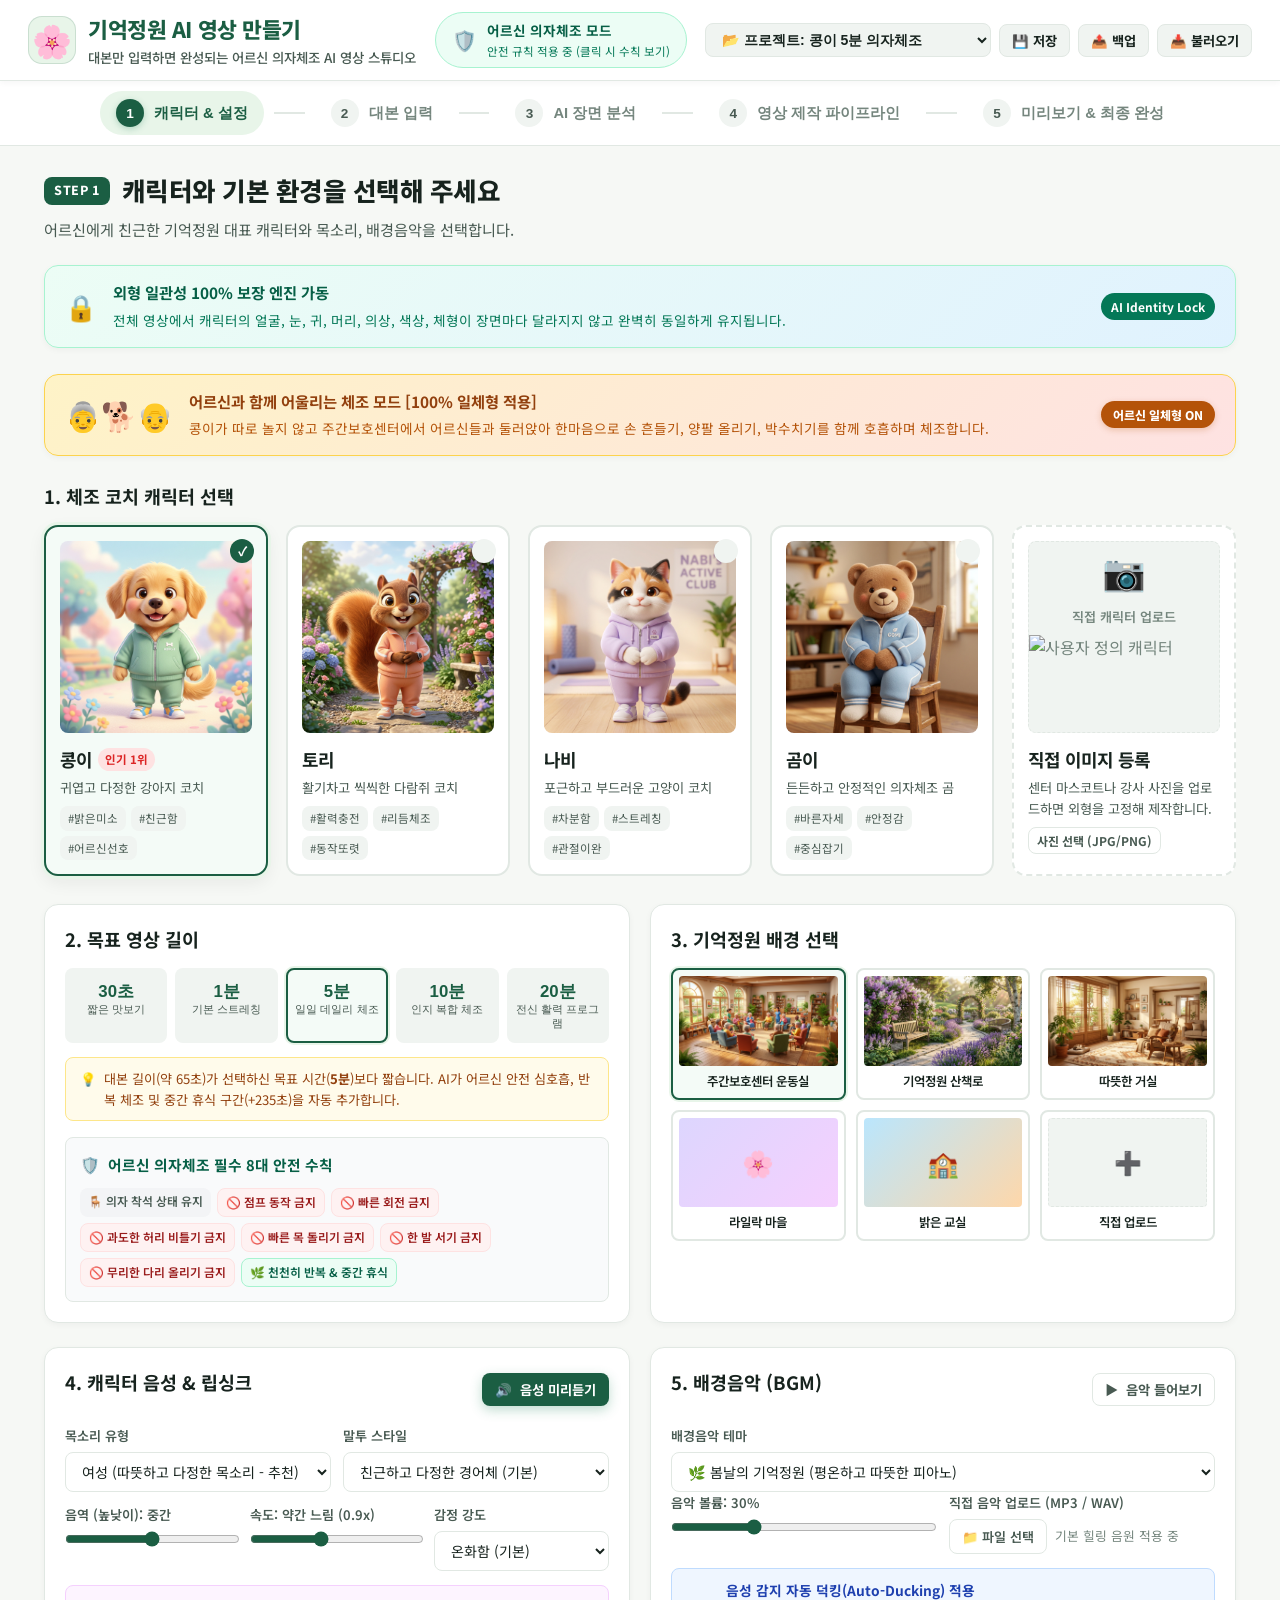
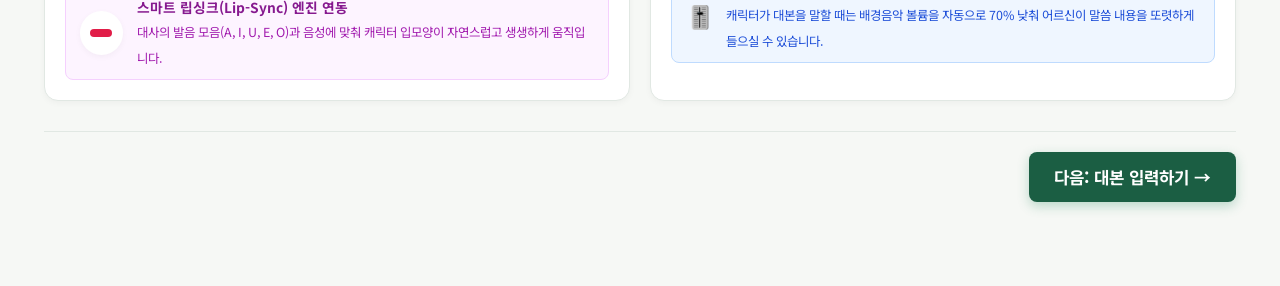
==== .vercel/output/static/index.html @ 01b01434 "feat: 기억정원 AI 영상 만들기 플랫폼 완성 및 어르신 일체형 체조 씬 반영" ====
<!DOCTYPE html>
<html lang="ko">
<head>
  <meta charset="UTF-8">
  <meta name="viewport" content="width=device-width, initial-scale=1.0">
  <title>기억정원 AI 영상 만들기 | 대본 기반 어르신 의자체조 영상 제작 스튜디오</title>
  <meta name="description" content="사용자가 대본만 입력하면 자동으로 장면을 분석하고, 캐릭터 영상과 음성을 생성해 어르신 의자체조 영상을 완성하는 웹 기반 AI 영상 제작 플랫폼">
  <link rel="preconnect" href="https://fonts.googleapis.com">
  <link rel="preconnect" href="https://fonts.gstatic.com" crossorigin>
  <link href="https://fonts.googleapis.com/css2?family=Pretendard:wght@400;500;600;700;800&family=Noto+Sans+KR:wght@400;500;700;900&display=swap" rel="stylesheet">
  <link rel="stylesheet" href="style.css">
</head>
<body>
  <!-- Global App Header -->
  <header class="app-header">
    <div class="header-left">
      <div class="brand-badge">
        <span class="brand-icon">🌸</span>
        <div class="brand-texts">
          <h1 class="brand-title">기억정원 AI 영상 만들기</h1>
          <p class="brand-slogan">대본만 입력하면 완성되는 어르신 의자체조 AI 영상 스튜디오</p>
        </div>
      </div>
    </div>

    <div class="header-center">
      <div class="safety-mode-badge" id="safetyModeBadge" title="어르신 의자체조 안전 규칙이 활성화되어 있습니다">
        <span class="shield-icon">🛡️</span>
        <div class="safety-text-group">
          <span class="mode-label">어르신 의자체조 모드</span>
          <span class="mode-status">안전 규칙 적용 중 (클릭 시 수칙 보기)</span>
        </div>
      </div>
    </div>

    <div class="header-right">
      <div class="project-manager">
        <label for="projectSelector" class="sr-only">프로젝트 선택</label>
        <select id="projectSelector" class="project-dropdown">
          <option value="preset_kongi">📂 프로젝트: 콩이 5분 의자체조</option>
          <option value="preset_tori">📂 프로젝트: 토리 10분 인지 건강체조</option>
          <option value="preset_nabi">📂 프로젝트: 나비 유연성 스트레칭</option>
          <option value="preset_gomi">📂 프로젝트: 곰이 바른자세 척추체조</option>
          <option value="custom">📂 내 프로젝트 (새로 만들기)</option>
        </select>
        <button id="btnSaveProject" class="btn btn-secondary btn-sm" title="현재 프로젝트 저장">
          <span>💾 저장</span>
        </button>
        <button id="btnExportJson" class="btn btn-secondary btn-sm" title="프로젝트 파일 내보내기">
          <span>📤 백업</span>
        </button>
        <button id="btnImportJson" class="btn btn-secondary btn-sm" title="프로젝트 파일 불러오기">
          <span>📥 불러오기</span>
        </button>
        <input type="file" id="fileImportProject" accept=".json" style="display: none;">
      </div>
    </div>
  </header>

  <!-- Navigation / Step Indicator -->
  <nav class="step-nav" aria-label="제작 단계">
    <div class="step-container">
      <button class="step-tab active" data-step="1">
        <span class="step-number">1</span>
        <span class="step-label">캐릭터 & 설정</span>
      </button>
      <div class="step-connector"></div>
      <button class="step-tab" data-step="2">
        <span class="step-number">2</span>
        <span class="step-label">대본 입력</span>
      </button>
      <div class="step-connector"></div>
      <button class="step-tab" data-step="3">
        <span class="step-number">3</span>
        <span class="step-label">AI 장면 분석</span>
      </button>
      <div class="step-connector"></div>
      <button class="step-tab" data-step="4">
        <span class="step-number">4</span>
        <span class="step-label">영상 제작 파이프라인</span>
      </button>
      <div class="step-connector"></div>
      <button class="step-tab" data-step="5">
        <span class="step-number">5</span>
        <span class="step-label">미리보기 & 최종 완성</span>
      </button>
    </div>
  </nav>

  <!-- Main Workspace Container -->
  <main class="main-content">
    
    <!-- STEP 1: 캐릭터 & 기본 설정 -->
    <section id="step1" class="step-panel active">
      <div class="panel-header">
        <div class="panel-title-wrap">
          <span class="step-badge">STEP 1</span>
          <h2>캐릭터와 기본 환경을 선택해 주세요</h2>
        </div>
        <p class="panel-desc">어르신에게 친근한 기억정원 대표 캐릭터와 목소리, 배경음악을 선택합니다.</p>
      </div>

      <!-- Character Consistency Guarantee Banner -->
      <div class="consistency-guarantee-banner">
        <div class="consistency-icon">🔒</div>
        <div class="consistency-info">
          <strong>외형 일관성 100% 보장 엔진 가동</strong>
          <span>전체 영상에서 캐릭터의 얼굴, 눈, 귀, 머리, 의상, 색상, 체형이 장면마다 달라지지 않고 완벽히 동일하게 유지됩니다.</span>
        </div>
        <div class="consistency-tag">AI Identity Lock</div>
      </div>

      <!-- Together Exercise with Seniors Banner -->
      <div class="together-mode-banner">
        <div class="together-icon">👵🐕👴</div>
        <div class="together-info">
          <strong>어르신과 함께 어울리는 체조 모드 [100% 일체형 적용]</strong>
          <span>콩이가 따로 놀지 않고 주간보호센터에서 어르신들과 둘러앉아 한마음으로 손 흔들기, 양팔 올리기, 박수치기를 함께 호흡하며 체조합니다.</span>
        </div>
        <div class="together-status-badge">어르신 일체형 ON</div>
      </div>

      <!-- Character Selection Grid -->
      <div class="section-block">
        <h3 class="section-title">1. 체조 코치 캐릭터 선택</h3>
        <div class="character-grid" id="characterGrid">
          <!-- 콩이 -->
          <div class="character-card active" data-char="kongi">
            <div class="card-radio-mark">✓</div>
            <div class="char-thumb-wrap">
              <img src="assets/char_kongi.jpg" alt="캐릭터 콩이" class="char-thumb" id="thumb-kongi">
            </div>
            <div class="char-details">
              <div class="char-name">콩이 <span class="char-badge">인기 1위</span></div>
              <p class="char-role">귀엽고 다정한 강아지 코치</p>
              <div class="char-tags">
                <span class="tag">#밝은미소</span>
                <span class="tag">#친근함</span>
                <span class="tag">#어르신선호</span>
              </div>
            </div>
          </div>

          <!-- 토리 -->
          <div class="character-card" data-char="tori">
            <div class="card-radio-mark">✓</div>
            <div class="char-thumb-wrap">
              <img src="assets/char_tori.jpg" alt="캐릭터 토리" class="char-thumb" id="thumb-tori">
            </div>
            <div class="char-details">
              <div class="char-name">토리</div>
              <p class="char-role">활기차고 씩씩한 다람쥐 코치</p>
              <div class="char-tags">
                <span class="tag">#활력충전</span>
                <span class="tag">#리듬체조</span>
                <span class="tag">#동작또렷</span>
              </div>
            </div>
          </div>

          <!-- 나비 -->
          <div class="character-card" data-char="nabi">
            <div class="card-radio-mark">✓</div>
            <div class="char-thumb-wrap">
              <img src="assets/char_nabi.jpg" alt="캐릭터 나비" class="char-thumb" id="thumb-nabi">
            </div>
            <div class="char-details">
              <div class="char-name">나비</div>
              <p class="char-role">포근하고 부드러운 고양이 코치</p>
              <div class="char-tags">
                <span class="tag">#차분함</span>
                <span class="tag">#스트레칭</span>
                <span class="tag">#관절이완</span>
              </div>
            </div>
          </div>

          <!-- 곰이 -->
          <div class="character-card" data-char="gomi">
            <div class="card-radio-mark">✓</div>
            <div class="char-thumb-wrap">
              <img src="assets/char_gomi.jpg" alt="캐릭터 곰이" class="char-thumb" id="thumb-gomi">
            </div>
            <div class="char-details">
              <div class="char-name">곰이</div>
              <p class="char-role">든든하고 안정적인 의자체조 곰</p>
              <div class="char-tags">
                <span class="tag">#바른자세</span>
                <span class="tag">#안정감</span>
                <span class="tag">#중심잡기</span>
              </div>
            </div>
          </div>

          <!-- 직접 이미지 업로드 -->
          <div class="character-card upload-card" id="charUploadCard">
            <div class="char-thumb-wrap upload-box">
              <span class="upload-icon">📷</span>
              <span class="upload-text">직접 캐릭터 업로드</span>
              <img id="customCharPreview" class="char-thumb hidden" alt="사용자 정의 캐릭터">
            </div>
            <div class="char-details">
              <div class="char-name">직접 이미지 등록</div>
              <p class="char-role">센터 마스코트나 강사 사진을 업로드하면 외형을 고정해 제작합니다.</p>
              <button class="btn btn-outline btn-xs" id="btnUploadCharTrigger">사진 선택 (JPG/PNG)</button>
              <input type="file" id="charImageInput" accept="image/*" style="display:none;">
            </div>
          </div>
        </div>
      </div>

      <!-- Settings Grid: Duration & Background & Voice & BGM -->
      <div class="settings-two-col">
        
        <!-- Left: Target Duration & Senior Chair Safety Rules -->
        <div class="settings-card">
          <h3 class="section-title">2. 목표 영상 길이</h3>
          <div class="duration-selector" id="durationSelector">
            <button class="duration-btn" data-sec="30">
              <span class="duration-time">30초</span>
              <span class="duration-sub">짧은 맛보기</span>
            </button>
            <button class="duration-btn active" data-sec="60">
              <span class="duration-time">1분</span>
              <span class="duration-sub">기본 스트레칭</span>
            </button>
            <button class="duration-btn" data-sec="300">
              <span class="duration-time">5분</span>
              <span class="duration-sub">일일 데일리 체조</span>
            </button>
            <button class="duration-btn" data-sec="600">
              <span class="duration-time">10분</span>
              <span class="duration-sub">인지 복합 체조</span>
            </button>
            <button class="duration-btn" data-sec="1200">
              <span class="duration-time">20분</span>
              <span class="duration-sub">전신 활력 프로그램</span>
            </button>
          </div>

          <div class="duration-smart-balance-info" id="durationBalanceNotice">
            <span class="info-icon">💡</span>
            <span id="durationNoticeText">대본 길이가 목표 시간보다 짧으면 AI가 어르신 안전 심호흡 및 반복 휴식 구간을 자동으로 추가합니다.</span>
          </div>

          <!-- Senior Safety Rules Box -->
          <div class="safety-rules-box">
            <div class="safety-header">
              <span class="shield-mini">🛡️</span>
              <h4>어르신 의자체조 필수 8대 안전 수칙</h4>
            </div>
            <div class="safety-badge-list">
              <span class="rule-badge">🪑 의자 착석 상태 유지</span>
              <span class="rule-badge danger">🚫 점프 동작 금지</span>
              <span class="rule-badge danger">🚫 빠른 회전 금지</span>
              <span class="rule-badge danger">🚫 과도한 허리 비틀기 금지</span>
              <span class="rule-badge danger">🚫 빠른 목 돌리기 금지</span>
              <span class="rule-badge danger">🚫 한 발 서기 금지</span>
              <span class="rule-badge danger">🚫 무리한 다리 올리기 금지</span>
              <span class="rule-badge success">🌿 천천히 반복 & 중간 휴식</span>
            </div>
          </div>
        </div>

        <!-- Right: Background Selection -->
        <div class="settings-card">
          <h3 class="section-title">3. 기억정원 배경 선택</h3>
          <div class="bg-selector-grid" id="bgSelectorGrid">
            <div class="bg-option active" data-bg="bg_daycare">
              <div class="bg-thumb" style="background-image: url('assets/bg_daycare.jpg')"></div>
              <span class="bg-name">주간보호센터 운동실</span>
            </div>
            <div class="bg-option" data-bg="bg_garden">
              <div class="bg-thumb" style="background-image: url('assets/bg_garden.jpg')"></div>
              <span class="bg-name">기억정원 산책로</span>
            </div>
            <div class="bg-option" data-bg="bg_livingroom">
              <div class="bg-thumb" style="background-image: url('assets/bg_livingroom.jpg')"></div>
              <span class="bg-name">따뜻한 거실</span>
            </div>
            <div class="bg-option" data-bg="bg_lilac">
              <div class="bg-thumb bg-gradient-lilac">
                <span class="bg-emoji">🌸</span>
              </div>
              <span class="bg-name">라일락 마을</span>
            </div>
            <div class="bg-option" data-bg="bg_classroom">
              <div class="bg-thumb bg-gradient-class">
                <span class="bg-emoji">🏫</span>
              </div>
              <span class="bg-name">밝은 교실</span>
            </div>
            <div class="bg-option upload-bg" id="bgUploadOption">
              <div class="bg-thumb upload-thumb">
                <span>➕</span>
              </div>
              <span class="bg-name">직접 업로드</span>
              <input type="file" id="bgImageInput" accept="image/*" style="display:none;">
            </div>
          </div>
        </div>

      </div>

      <!-- Settings Grid: Voice & Lip-sync & BGM -->
      <div class="settings-two-col">
        
        <!-- Voice & Lip-sync Settings -->
        <div class="settings-card">
          <div class="card-head-with-action">
            <h3 class="section-title">4. 캐릭터 음성 & 립싱크</h3>
            <button id="btnVoicePreview" class="btn btn-primary btn-sm">
              <span class="icon">🔊</span>
              <span>음성 미리듣기</span>
            </button>
          </div>

          <div class="form-row-2">
            <div class="form-group">
              <label for="voiceGender">목소리 유형</label>
              <select id="voiceGender" class="form-select">
                <option value="female_warm">여성 (따뜻하고 다정한 목소리 - 추천)</option>
                <option value="male_gentle">남성 (차분하고 신뢰감 있는 목소리)</option>
                <option value="grandma_friendly">포근한 할머니 선생님 목소리</option>
                <option value="child_cute">친손주처럼 귀여운 목소리</option>
              </select>
            </div>
            <div class="form-group">
              <label for="voiceTone">말투 스타일</label>
              <select id="voiceTone" class="form-select">
                <option value="friendly">친근하고 다정한 경어체 (기본)</option>
                <option value="clear">또렷하고 낭랑한 체조 지도체</option>
                <option value="calm">차분하고 편안한 이완 명상체</option>
              </select>
            </div>
          </div>

          <div class="form-row-3">
            <div class="form-group">
              <label for="voicePitch">음역 (높낮이): <span id="pitchVal">중간</span></label>
              <input type="range" id="voicePitch" min="0.7" max="1.3" step="0.1" value="1.0" class="form-range">
            </div>
            <div class="form-group">
              <label for="voiceSpeed">속도: <span id="speedVal">약간 느림 (0.9x)</span></label>
              <input type="range" id="voiceSpeed" min="0.7" max="1.2" step="0.05" value="0.9" class="form-range">
            </div>
            <div class="form-group">
              <label for="voiceEmotion">감정 강도</label>
              <select id="voiceEmotion" class="form-select">
                <option value="warm">온화함 (기본)</option>
                <option value="cheerful">활기참</option>
                <option value="encouraging">격려와 칭찬</option>
              </select>
            </div>
          </div>

          <!-- Lip-Sync Preview Indicator -->
          <div class="lipsync-preview-box">
            <div class="lipsync-visual">
              <div class="mouth-shape" id="mouthPreviewShape"></div>
            </div>
            <div class="lipsync-info">
              <strong>스마트 립싱크(Lip-Sync) 엔진 연동</strong>
              <span>대사의 발음 모음(A, I, U, E, O)과 음성에 맞춰 캐릭터 입모양이 자연스럽고 생생하게 움직입니다.</span>
            </div>
          </div>
        </div>

        <!-- Background Music (BGM) & Auto-Ducking -->
        <div class="settings-card">
          <div class="card-head-with-action">
            <h3 class="section-title">5. 배경음악 (BGM)</h3>
            <button id="btnToggleBgmPlay" class="btn btn-outline btn-sm">
              <span id="bgmPlayIcon">▶</span>
              <span id="bgmPlayLabel">음악 들어보기</span>
            </button>
          </div>

          <div class="form-group">
            <label for="bgmSelect">배경음악 테마</label>
            <select id="bgmSelect" class="form-select">
              <option value="spring_garden">🌿 봄날의 기억정원 (평온하고 따뜻한 피아노)</option>
              <option value="silver_rhythm">☀️ 경쾌한 실버 체조 (리드미컬 어르신 박자)</option>
              <option value="lilac_walk">🌸 라일락 산책로 (평온한 자연 소리와 멜로디)</option>
              <option value="none">🔇 배경음악 없음 (목소리만)</option>
            </select>
          </div>

          <div class="form-row-2">
            <div class="form-group">
              <label for="bgmVolume">음악 볼륨: <span id="bgmVolVal">30%</span></label>
              <input type="range" id="bgmVolume" min="0" max="100" value="30" class="form-range">
            </div>
            <div class="form-group">
              <label>직접 음악 업로드 (MP3 / WAV)</label>
              <div class="file-upload-inline">
                <label for="bgmFileInput" class="btn btn-outline btn-sm upload-trigger-btn">
                  <span>📁 파일 선택</span>
                </label>
                <input type="file" id="bgmFileInput" accept=".mp3,.wav" style="display:none;">
                <span id="bgmFileName" class="file-chosen-text">기본 힐링 음원 적용 중</span>
              </div>
            </div>
          </div>

          <!-- Auto-Ducking Info Box -->
          <div class="auto-ducking-banner">
            <span class="duck-icon">🎚️</span>
            <div class="duck-text">
              <strong>음성 감지 자동 덕킹(Auto-Ducking) 적용</strong>
              <span>캐릭터가 대본을 말할 때는 배경음악 볼륨을 자동으로 70% 낮춰 어르신이 말씀 내용을 또렷하게 들으실 수 있습니다.</span>
            </div>
          </div>
        </div>

      </div>

      <div class="panel-footer-actions">
        <button class="btn btn-primary btn-lg" onclick="app.goToStep(2)">
          <span>다음: 대본 입력하기 →</span>
        </button>
      </div>
    </section>

    <!-- STEP 2: 대본 입력창 -->
    <section id="step2" class="step-panel">
      <div class="panel-header">
        <div class="panel-title-wrap">
          <span class="step-badge">STEP 2</span>
          <h2>영상 대본을 입력해 주세요</h2>
        </div>
        <p class="panel-desc">복잡한 편집 지식 없이, 어르신들에게 들려드릴 말씀이나 체조 구령을 자유롭게 입력해 주세요.</p>
      </div>

      <!-- Script Presets Quick Buttons -->
      <div class="script-presets-bar">
        <span class="presets-label">⚡ 추천 예시 대본:</span>
        <button class="btn btn-chip" id="btnPreset1">🌟 기본 상체 체조 (예시)</button>
        <button class="btn btn-chip" id="btnPreset2">🪑 어깨 & 목 이완 체조</button>
        <button class="btn btn-chip" id="btnPreset3">🎶 인지 손뼉 & 무릎 체조</button>
        <button class="btn btn-chip" id="btnPreset4">🌸 따뜻한 회상 & 심호흡</button>
      </div>

      <!-- Big Script Textarea Box -->
      <div class="script-editor-card">
        <div class="editor-header">
          <span class="editor-title">📝 대본 입력창</span>
          <div class="script-stats">
            <span id="charCount">총 0자</span>
            <span class="stat-divider">|</span>
            <span id="estDuration">예상 소요 시간: 약 0초</span>
            <span class="stat-divider">|</span>
            <span id="estSceneCount">예상 장면: 0개</span>
          </div>
        </div>

        <textarea 
          id="scriptInput" 
          class="script-textarea" 
          rows="9" 
          placeholder="이곳에 대본을 입력해 주세요. 줄바꿈이나 마침표를 기준으로 AI가 장면을 똑똑하게 나누어 드립니다.
예시:
안녕하세요. 콩이에요.
오늘은 팔을 천천히 올려볼게요.
하나, 둘.
이번에는 양팔을 옆으로 벌려볼까요?
아주 잘하셨어요."></textarea>

        <div class="editor-footer">
          <div class="script-tip">
            <span>💡 <strong>작성 팁:</strong> "팔을 올려볼게요", "어깨를 들썩여요", "무릎을 들어요", "숨을 들이마셔요" 같은 단어를 넣으시면 AI가 동작을 100% 자동으로 찾아줍니다.</span>
          </div>
          <div class="editor-actions">
            <button class="btn btn-secondary" id="btnClearScript">지우기</button>
            <button class="btn btn-analyze btn-glow" id="btnAnalyzeScript">
              <span class="sparkle">✨</span>
              <span>AI 장면 분석하기</span>
            </button>
          </div>
        </div>
      </div>

      <div class="panel-footer-actions space-between">
        <button class="btn btn-outline" onclick="app.goToStep(1)">
          <span>← 이전: 기본 설정</span>
        </button>
        <button class="btn btn-primary" onclick="app.analyzeScriptAndProceed()">
          <span>AI 장면 분석 및 다음 단계 →</span>
        </button>
      </div>
    </section>

    <!-- STEP 3: AI 장면 자동 분리 & 카드 보드 -->
    <section id="step3" class="step-panel">
      <div class="panel-header">
        <div class="panel-title-wrap">
          <span class="step-badge">STEP 3</span>
          <h2>AI 장면 자동 분리 및 동작 매칭</h2>
        </div>
        <p class="panel-desc">대본의 의미와 어르신 안전 수칙을 분석하여 최적의 체조 동작과 장면 순서를 완성했습니다. 카드를 드래그하여 순서를 바꿀 수 있습니다.</p>
      </div>

      <!-- Scene Board Toolbar -->
      <div class="scene-board-toolbar">
        <div class="toolbar-left">
          <span class="total-scenes-badge" id="sceneCountBadge">총 4개 장면</span>
          <span class="total-duration-badge" id="totalDurationBadge">총 소요 시간: 32초</span>
          <span class="safety-applied-badge">🛡️ 의자체조 안전규칙 검증 완료</span>
        </div>
        <div class="toolbar-right">
          <button class="btn btn-secondary btn-sm" id="btnAddSafePause">
            <span>🌿 안전 휴식/호흡 장면 추가</span>
          </button>
          <button class="btn btn-secondary btn-sm" id="btnAddEmptyScene">
            <span>➕ 새 장면 추가</span>
          </button>
          <button class="btn btn-outline btn-sm" id="btnReanalyze">
            <span>🔄 대본 다시 분석</span>
          </button>
        </div>
      </div>

      <!-- Drag & Drop Scene Cards Grid -->
      <div class="scene-cards-container" id="sceneCardsContainer">
        <!-- Rendered dynamically by JavaScript -->
      </div>

      <!-- Scene Edit Modal -->
      <div class="modal-backdrop hidden" id="sceneEditModal">
        <div class="modal-card">
          <div class="modal-header">
            <h3 id="editModalTitle">장면 수정</h3>
            <button class="btn-close" id="btnCloseEditModal">&times;</button>
          </div>
          <div class="modal-body">
            <div class="form-group">
              <label for="editSceneScript">대본 내용</label>
              <textarea id="editSceneScript" class="form-textarea" rows="3"></textarea>
            </div>
            <div class="form-row-2">
              <div class="form-group">
                <label for="editSceneAction">캐릭터 체조 동작</label>
                <select id="editSceneAction" class="form-select">
                  <option value="wave">👋 손 흔들며 인사하기</option>
                  <option value="arms_up">🙆 양팔 위로 올리기 (기지개)</option>
                  <option value="arms_side">👐 양팔 옆으로 벌리기 (가슴 펴기)</option>
                  <option value="shoulder_shrug">🤷 어깨 올렸다 내리기</option>
                  <option value="knee_lift">🦵 무릎 번갈아 들기 (의자 착석)</option>
                  <option value="deep_breath">🌬️ 팔을 천천히 올리며 호흡하기</option>
                  <option value="clap">👏 신나게 박수치기</option>
                  <option value="nod_smile">😊 웃으며 고개 끄덕이기</option>
                  <option value="wrist_shake">🖐️ 손목 발목 부드럽게 털기</option>
                  <option value="safe_rest">🌿 바른 자세로 잠시 호흡 고르기</option>
                </select>
              </div>
              <div class="form-group">
                <label for="editSceneDuration">예상 시간 (초)</label>
                <input type="number" id="editSceneDuration" class="form-input" min="3" max="60" value="8">
              </div>
            </div>
            <div class="form-group">
              <label for="editSceneBg">장면 배경</label>
              <select id="editSceneBg" class="form-select">
                <option value="bg_daycare">주간보호센터 운동실</option>
                <option value="bg_garden">기억정원 산책로</option>
                <option value="bg_livingroom">따뜻한 거실</option>
                <option value="bg_lilac">라일락 마을</option>
                <option value="bg_classroom">밝은 교실</option>
              </select>
            </div>
          </div>
          <div class="modal-footer">
            <button class="btn btn-secondary" id="btnCancelEdit">취소</button>
            <button class="btn btn-primary" id="btnSaveEdit">저장하기</button>
          </div>
        </div>
      </div>

      <div class="panel-footer-actions space-between">
        <button class="btn btn-outline" onclick="app.goToStep(2)">
          <span>← 이전: 대본 수정</span>
        </button>
        <button class="btn btn-primary btn-lg" onclick="app.goToStep(4)">
          <span>다음: 영상 제작하기 →</span>
        </button>
      </div>
    </section>

    <!-- STEP 4: 영상 제작 파이프라인 (테스트 영상 & 전체 렌더링 & 오류 처리) -->
    <section id="step4" class="step-panel">
      <div class="panel-header">
        <div class="panel-title-wrap">
          <span class="step-badge">STEP 4</span>
          <h2>AI 영상 제작 파이프라인</h2>
        </div>
        <p class="panel-desc">전체 영상을 렌더링하기 전, 첫 장면(5~8초) 테스트 영상으로 캐릭터 모션과 립싱크를 사전 검증합니다.</p>
      </div>

      <!-- Test Video First Step Card -->
      <div class="test-video-card" id="testVideoCard">
        <div class="test-icon-badge">🎬</div>
        <div class="test-info">
          <h3>첫 장면 테스트 (5~8초 퀵 렌더링)</h3>
          <p>첫 장면을 빠르게 생성하여 캐릭터의 얼굴 일관성, 목소리 싱크, 체조 동작이 정상 작동하는지 확인합니다. 테스트가 통과되면 전체 영상 제작이 활성화됩니다.</p>
          <div class="test-status-text" id="testStatusText">상태: 테스트 대기 중</div>
        </div>
        <div class="test-actions">
          <button class="btn btn-secondary btn-lg" id="btnRunTestScene">
            <span>🎬 첫 장면 테스트</span>
          </button>
        </div>
      </div>

      <!-- Test Video Quick Preview Modal or Area -->
      <div class="test-preview-box hidden" id="testPreviewBox">
        <div class="test-preview-header">
          <span class="tag tag-success">✓ 첫 장면 테스트 성공</span>
          <span class="test-preview-title">첫 장면 미리보기 (립싱크 및 모션 검증 완료)</span>
          <button class="btn btn-outline btn-xs" id="btnCloseTestBox">닫기</button>
        </div>
        <div class="test-preview-canvas-wrap">
          <canvas id="testCanvas" width="640" height="360"></canvas>
          <div class="test-preview-controls">
            <button class="btn btn-primary btn-sm" id="btnPlayTestCanvas">▶ 테스트 재생</button>
            <span class="test-note">캐릭터 외형 락, 립싱크 타이밍, 체조 동작이 정상 검증되었습니다.</span>
          </div>
        </div>
      </div>

      <!-- Full Video Pipeline Progress Card -->
      <div class="pipeline-progress-card">
        <div class="pipeline-head">
          <div class="pipeline-title-group">
            <h3>전체 영상 렌더링 파이프라인</h3>
            <span class="pipeline-status-badge" id="pipelineStatusBadge">준비 중</span>
          </div>
          <div class="pipeline-stats-group">
            <span id="pipelineProgressCount">0 / 0 장면 완료</span>
            <span class="progress-percent" id="pipelineProgressPercent">0%</span>
          </div>
        </div>

        <!-- Progress Bar -->
        <div class="progress-track">
          <div class="progress-fill" id="pipelineProgressBar" style="width: 0%;"></div>
        </div>

        <!-- Live Terminal Log -->
        <div class="pipeline-log-box" id="pipelineLogBox">
          <div class="log-line info">🌸 기억정원 AI 영상 렌더링 시스템 대기 중...</div>
          <div class="log-line info">💡 [첫 장면 테스트]를 진행하시거나, 아래 [전체 영상 만들기] 버튼을 눌러주세요.</div>
        </div>

        <!-- Action Controls -->
        <div class="pipeline-actions">
          <button class="btn btn-primary btn-xl btn-glow" id="btnBuildFullVideo" disabled>
            <span class="sparkle">🚀</span>
            <span>전체 영상 만들기</span>
          </button>
          <button class="btn btn-outline btn-sm" id="btnSimulateError" title="개별 오류 처리 기능 테스트용">
            <span>⚙️ 장면 오류 시뮬레이션 토글</span>
          </button>
        </div>
      </div>

      <!-- Real-Time Scene Generation Status Table -->
      <div class="pipeline-scenes-table-wrap">
        <h4 class="table-title">장면별 생성 상태 모니터링</h4>
        <div class="scene-status-grid" id="pipelineSceneGrid">
          <!-- Rendered dynamically -->
        </div>
      </div>

      <div class="panel-footer-actions space-between">
        <button class="btn btn-outline" onclick="app.goToStep(3)">
          <span>← 이전: 장면 수정</span>
        </button>
        <button class="btn btn-primary" id="btnGoToPlayer" onclick="app.goToStep(5)" disabled>
          <span>완성된 영상 보러 가기 (미리보기) →</span>
        </button>
      </div>
    </section>

    <!-- STEP 5: 미리보기 플레이어 & 최종 영상 만들기 -->
    <section id="step5" class="step-panel">
      <div class="panel-header">
        <div class="panel-title-wrap">
          <span class="step-badge">STEP 5</span>
          <h2>완성 영상 미리보기 & 최종 내보내기</h2>
        </div>
        <p class="panel-desc">16:9 고화질 극장 모드에서 캐릭터 체조 동작, 음성, 립싱크, 자막, 배경음악을 감상하고 최종 영상 파일로 다운로드합니다.</p>
      </div>

      <div class="player-layout">
        
        <!-- Video Player Display (16:9 1920x1080 Aspect Ratio) -->
        <div class="player-main-col">
          <div class="video-cinema-frame">
            <canvas id="mainVideoCanvas" width="1280" height="720"></canvas>
            
            <!-- Video Overlay Info (Top) -->
            <div class="video-overlay-top">
              <div class="overlay-brand">
                <span>🌸 기억정원 어르신 의자체조</span>
              </div>
              <div class="overlay-scene-badge" id="overlaySceneBadge">
                장면 1/4 : 손 흔들며 인사하기
              </div>
            </div>

            <!-- Video Overlay Subtitle (Bottom) -->
            <div class="video-overlay-bottom">
              <div class="subtitle-box" id="overlaySubtitle">
                안녕하세요. 콩이에요.
              </div>
              <div class="rhythm-pulse-dots" id="rhythmDots">
                <span class="dot"></span>
                <span class="dot"></span>
                <span class="dot"></span>
                <span class="dot"></span>
              </div>
            </div>

            <!-- Play Overlay Button if paused -->
            <div class="canvas-play-overlay hidden" id="canvasPlayOverlay">
              <button class="big-play-btn" id="btnBigPlay">▶</button>
            </div>
          </div>

          <!-- Video Controller Bar -->
          <div class="video-controls-bar">
            <!-- Timeline Seek Bar -->
            <div class="timeline-seek-wrap">
              <input type="range" id="videoSeekBar" min="0" max="100" value="0" class="seek-slider">
              <div class="timeline-time-info">
                <span id="currentTimeLabel">00:00</span>
                <span>/</span>
                <span id="totalTimeLabel">00:32</span>
              </div>
            </div>

            <div class="controls-button-row">
              <div class="ctrl-left">
                <button class="ctrl-btn" id="btnPrevScene" title="이전 장면 (◀)">⏮</button>
                <button class="ctrl-btn btn-play-main" id="btnPlayPause" title="재생/일시정지 (스페이스바)">▶</button>
                <button class="ctrl-btn" id="btnNextScene" title="다음 장면 (▶)">⏭</button>
                <button class="ctrl-btn" id="btnStop" title="정지">⏹</button>
                
                <div class="volume-ctrl-wrap">
                  <span class="vol-icon" id="volIcon">🔊</span>
                  <input type="range" id="masterVolume" min="0" max="100" value="80" class="vol-slider">
                </div>
              </div>

              <div class="ctrl-center">
                <span class="current-action-display" id="currentActionDisplay">
                  동작: 손 흔들며 인사하기 (안전 의자 체조)
                </span>
              </div>

              <div class="ctrl-right">
                <button class="btn btn-outline btn-xs" id="btnToggleFullscreen">⛶ 전체화면</button>
              </div>
            </div>
          </div>
        </div>

        <!-- Sidebar: Final Export & Scene Navigation List -->
        <div class="player-side-col">
          
          <!-- Final Video Export Card -->
          <div class="export-card">
            <h3 class="export-title">🎬 최종 영상 만들기</h3>
            <p class="export-desc">캐릭터 영상, 음성 립싱크, 자막, 배경음악을 완전히 합성한 고화질 비디오를 생성합니다.</p>
            
            <div class="export-specs">
              <div class="spec-row">
                <span class="spec-k">화면 비율</span>
                <span class="spec-v">16:9 (와이드)</span>
              </div>
              <div class="spec-row">
                <span class="spec-k">해상도</span>
                <span class="spec-v">1920 × 1080 (FHD)</span>
              </div>
              <div class="spec-row">
                <span class="spec-k">안전 모드</span>
                <span class="spec-v text-emerald">의자체조 수칙 100% 적용</span>
              </div>
              <div class="spec-row">
                <span class="spec-k">오디오 믹싱</span>
                <span class="spec-v">보이스 + BGM 자동 덕킹</span>
              </div>
            </div>

            <button class="btn btn-primary btn-xl btn-block btn-glow" id="btnDownloadFinalVideo">
              <span>📥 최종 영상 다운로드 (MP4/WebM)</span>
            </button>

            <div class="sub-export-actions">
              <button class="btn btn-secondary btn-sm" id="btnDownloadSubtitles">
                <span>📄 자막 파일 (SRT)</span>
              </button>
              <button class="btn btn-secondary btn-sm" id="btnDownloadScriptDoc">
                <span>📋 체조 대본 (TXT)</span>
              </button>
            </div>
          </div>

          <!-- Scene Quick Jump List -->
          <div class="scene-jump-list-card">
            <h4>장면 바로가기</h4>
            <div class="jump-list-container" id="jumpListContainer">
              <!-- Rendered dynamically -->
            </div>
          </div>

        </div>

      </div>

      <div class="panel-footer-actions space-between">
        <button class="btn btn-outline" onclick="app.goToStep(4)">
          <span>← 이전: 영상 제작 파이프라인</span>
        </button>
        <button class="btn btn-secondary" onclick="app.goToStep(1)">
          <span>🌸 새 프로젝트 만들기</span>
        </button>
      </div>
    </section>

  </main>

  <!-- Senior Chair Safety Rules Info Modal -->
  <div class="modal-backdrop hidden" id="safetyModal">
    <div class="modal-card">
      <div class="modal-header">
        <h3>🛡️ 기억정원 어르신 의자체조 안전 규칙 안내</h3>
        <button class="btn-close" id="btnCloseSafetyModal">&times;</button>
      </div>
      <div class="modal-body">
        <p class="modal-intro">
          기억정원은 복지관, 주간보호센터 및 가정에서 어르신들이 안전하게 운동하실 수 있도록
          <strong>"어르신 의자체조 모드"</strong>를 기본 적용합니다.
        </p>

        <ul class="safety-rule-list">
          <li><strong>1. 의자에 앉은 상태:</strong> 낙상 위험을 완전히 배제하고 등받이가 있는 의자에서 안정적으로 수행합니다.</li>
          <li><strong>2. 점프 금지:</strong> 관절 및 무릎에 충격을 주는 점프나 반동 동작을 일체 배제합니다.</li>
          <li><strong>3. 빠른 회전 금지:</strong> 어지럼증이나 혈압 변동을 방지하기 위해 급격한 몸통 회전을 제한합니다.</li>
          <li><strong>4. 과도한 허리 비틀기 금지:</strong> 척추 디스크 및 늑골 보호를 위해 허리는 부드러운 가동 범위만 사용합니다.</li>
          <li><strong>5. 빠른 목 돌리기 금지:</strong> 경추 신경 및 혈류 안정을 위해 목은 천천히 가볍게 스트레칭합니다.</li>
          <li><strong>6. 한 발 서기 금지:</strong> 균형 상실 위험 동작을 배제합니다.</li>
          <li><strong>7. 무리한 다리 올리기 금지:</strong> 고관절 무리 방지를 위해 무릎은 45도 내외로 안전하게 듭니다.</li>
          <li><strong>8. 천천히 반복 & 중간 휴식:</strong> 모든 구령은 0.85~0.9배속의 완만한 템포와 심호흡 안내를 동반합니다.</li>
        </ul>
      </div>
      <div class="modal-footer">
        <button class="btn btn-primary" id="btnConfirmSafetyModal">확인했습니다</button>
      </div>
    </div>
  </div>

  <!-- Notification Toast Container -->
  <div id="toastContainer" class="toast-container" aria-live="polite"></div>

  <!-- Scripts -->
  <script src="main.js"></script>
</body>
</html>
---- .vercel/output/static/style.css ----
/* ==========================================================================
   기억정원 AI 영상 만들기 - Memory Garden AI Video Studio
   Design System: Warm, Simple, Professional, Senior-friendly High Contrast
   ========================================================================== */

:root {
  /* Brand Warm Garden Palette */
  --primary: #1B5E43;
  --primary-hover: #144933;
  --primary-light: #2E8B63;
  --primary-soft: #E8F5E9;
  --primary-glow: rgba(46, 139, 99, 0.3);

  --accent-amber: #D97706;
  --accent-amber-light: #FEF3C7;
  --accent-lilac: #7C3AED;
  --accent-lilac-light: #EDE9FE;
  --accent-coral: #E11D48;
  --accent-coral-light: #FFE4E6;
  --accent-sky: #0284C7;
  --accent-sky-light: #E0F2FE;

  /* Surfaces & Backgrounds */
  --bg-page: #F6F8F5;
  --surface-card: #FFFFFF;
  --surface-glass: rgba(255, 255, 255, 0.88);
  --surface-alt: #F0F4F1;

  /* Typography & Contrasts */
  --text-primary: #17231E;
  --text-secondary: #485A52;
  --text-tertiary: #75867E;
  --text-on-primary: #FFFFFF;

  /* Borders & Shadows */
  --border-light: #E1E8E3;
  --border-focus: #2E8B63;
  --radius-sm: 8px;
  --radius-md: 14px;
  --radius-lg: 20px;
  --radius-full: 9999px;

  --shadow-sm: 0 2px 6px rgba(23, 35, 30, 0.04);
  --shadow-md: 0 6px 18px rgba(23, 35, 30, 0.07);
  --shadow-lg: 0 16px 36px rgba(23, 35, 30, 0.1);
  --shadow-glow: 0 0 25px rgba(46, 139, 99, 0.28);

  /* Transitions */
  --ease-spring: cubic-bezier(0.16, 1, 0.3, 1);
}

/* Base Styles */
* {
  box-sizing: border-box;
  margin: 0;
  padding: 0;
  -webkit-font-smoothing: antialiased;
}

body {
  font-family: 'Pretendard', 'Noto Sans KR', -apple-system, BlinkMacSystemFont, 'Segoe UI', Roboto, sans-serif;
  background-color: var(--bg-page);
  color: var(--text-primary);
  line-height: 1.6;
  min-height: 100vh;
  display: flex;
  flex-direction: column;
}

.sr-only {
  position: absolute;
  width: 1px;
  height: 1px;
  padding: 0;
  margin: -1px;
  overflow: hidden;
  clip: rect(0, 0, 0, 0);
  border: 0;
}

/* ==========================================================================
   Header & Top Bar
   ========================================================================== */
.app-header {
  background: var(--surface-card);
  border-bottom: 1px solid var(--border-light);
  padding: 12px 28px;
  display: flex;
  align-items: center;
  justify-content: space-between;
  position: sticky;
  top: 0;
  z-index: 100;
  box-shadow: var(--shadow-sm);
}

.header-left .brand-badge {
  display: flex;
  align-items: center;
  gap: 12px;
}

.brand-icon {
  font-size: 2rem;
  background: var(--primary-soft);
  width: 48px;
  height: 48px;
  display: flex;
  align-items: center;
  justify-content: center;
  border-radius: var(--radius-md);
  box-shadow: inset 0 0 0 1px rgba(27, 94, 67, 0.15);
}

.brand-title {
  font-size: 1.35rem;
  font-weight: 800;
  color: var(--primary);
  letter-spacing: -0.02em;
}

.brand-slogan {
  font-size: 0.84rem;
  color: var(--text-secondary);
  font-weight: 500;
}

.header-center {
  display: flex;
  align-items: center;
}

.safety-mode-badge {
  display: flex;
  align-items: center;
  gap: 10px;
  background: #ECFDF5;
  border: 1px solid #A7F3D0;
  padding: 7px 16px;
  border-radius: var(--radius-full);
  cursor: pointer;
  transition: all 0.2s var(--ease-spring);
}

.safety-mode-badge:hover {
  transform: translateY(-1px);
  background: #D1FAE5;
  box-shadow: 0 4px 12px rgba(16, 185, 129, 0.18);
}

.shield-icon {
  font-size: 1.25rem;
}

.safety-text-group {
  display: flex;
  flex-direction: column;
}

.mode-label {
  font-size: 0.85rem;
  font-weight: 700;
  color: #065F46;
}

.mode-status {
  font-size: 0.72rem;
  color: #047857;
}

.header-right .project-manager {
  display: flex;
  align-items: center;
  gap: 8px;
}

.project-dropdown {
  padding: 7px 12px;
  font-size: 0.88rem;
  font-weight: 600;
  border: 1px solid var(--border-light);
  border-radius: var(--radius-sm);
  background: var(--surface-alt);
  color: var(--text-primary);
  outline: none;
  cursor: pointer;
}

.project-dropdown:focus {
  border-color: var(--primary);
  box-shadow: 0 0 0 3px var(--primary-soft);
}

/* ==========================================================================
   Navigation Step Bar
   ========================================================================== */
.step-nav {
  background: var(--surface-card);
  border-bottom: 1px solid var(--border-light);
  padding: 10px 24px;
}

.step-container {
  max-width: 1080px;
  margin: 0 auto;
  display: flex;
  align-items: center;
  justify-content: space-between;
}

.step-tab {
  display: flex;
  align-items: center;
  gap: 10px;
  background: none;
  border: none;
  padding: 8px 16px;
  border-radius: var(--radius-full);
  cursor: pointer;
  transition: all 0.25s var(--ease-spring);
  color: var(--text-tertiary);
  font-size: 0.92rem;
  font-weight: 600;
}

.step-tab .step-number {
  width: 28px;
  height: 28px;
  border-radius: 50%;
  background: var(--surface-alt);
  color: var(--text-secondary);
  display: flex;
  align-items: center;
  justify-content: center;
  font-size: 0.85rem;
  font-weight: 700;
  transition: all 0.2s;
}

.step-tab.active {
  color: var(--primary);
  background: var(--primary-soft);
}

.step-tab.active .step-number {
  background: var(--primary);
  color: #FFFFFF;
  box-shadow: 0 2px 6px var(--primary-glow);
}

.step-tab.completed .step-number {
  background: #10B981;
  color: #FFFFFF;
}

.step-connector {
  flex: 1;
  height: 2px;
  background: var(--border-light);
  margin: 0 10px;
}

/* ==========================================================================
   Main Content Panels
   ========================================================================== */
.main-content {
  flex: 1;
  max-width: 1240px;
  width: 100%;
  margin: 24px auto;
  padding: 0 24px 60px;
}

.step-panel {
  display: none;
  animation: fadeIn 0.3s ease;
}

.step-panel.active {
  display: block;
}

@keyframes fadeIn {
  from { opacity: 0; transform: translateY(8px); }
  to { opacity: 1; transform: translateY(0); }
}

.panel-header {
  margin-bottom: 24px;
}

.panel-title-wrap {
  display: flex;
  align-items: center;
  gap: 12px;
  margin-bottom: 6px;
}

.step-badge {
  background: var(--primary);
  color: #FFFFFF;
  font-size: 0.78rem;
  font-weight: 800;
  padding: 4px 10px;
  border-radius: var(--radius-sm);
  letter-spacing: 0.05em;
}

.panel-header h2 {
  font-size: 1.6rem;
  font-weight: 800;
  color: var(--text-primary);
  letter-spacing: -0.02em;
}

.panel-desc {
  font-size: 0.95rem;
  color: var(--text-secondary);
}

/* Consistency Banner */
.consistency-guarantee-banner {
  background: linear-gradient(135deg, #ECFDF5 0%, #E0F2FE 100%);
  border: 1px solid #A7F3D0;
  padding: 14px 20px;
  border-radius: var(--radius-md);
  display: flex;
  align-items: center;
  gap: 16px;
  margin-bottom: 26px;
  box-shadow: var(--shadow-sm);
}

.consistency-icon {
  font-size: 1.6rem;
}

.consistency-info strong {
  display: block;
  font-size: 0.96rem;
  color: #065F46;
  margin-bottom: 2px;
}

.consistency-info span {
  font-size: 0.85rem;
  color: #047857;
}

.consistency-tag {
  margin-left: auto;
  background: #047857;
  color: #FFFFFF;
  font-size: 0.75rem;
  font-weight: 700;
  padding: 4px 10px;
  border-radius: var(--radius-full);
}

/* Together Exercise Mode Banner */
.together-mode-banner {
  background: linear-gradient(135deg, #FEF3C7 0%, #FEE2E2 100%);
  border: 1px solid #FCD34D;
  padding: 14px 20px;
  border-radius: var(--radius-md);
  display: flex;
  align-items: center;
  gap: 16px;
  margin-bottom: 26px;
  box-shadow: var(--shadow-sm);
}

.together-icon {
  font-size: 1.8rem;
  flex-shrink: 0;
}

.together-info strong {
  display: block;
  font-size: 0.96rem;
  color: #92400E;
  margin-bottom: 2px;
}

.together-info span {
  font-size: 0.85rem;
  color: #B45309;
}

.together-status-badge {
  margin-left: auto;
  background: #B45309;
  color: #FFFFFF;
  font-size: 0.75rem;
  font-weight: 800;
  padding: 4px 12px;
  border-radius: var(--radius-full);
  box-shadow: 0 2px 6px rgba(180, 83, 9, 0.25);
  flex-shrink: 0;
}

/* Section Title */
.section-title {
  font-size: 1.15rem;
  font-weight: 700;
  color: var(--text-primary);
  margin-bottom: 14px;
}

/* ==========================================================================
   Character Grid & Cards
   ========================================================================== */
.character-grid {
  display: grid;
  grid-template-columns: repeat(auto-fit, minmax(210px, 1fr));
  gap: 18px;
  margin-bottom: 28px;
}

.character-card {
  background: var(--surface-card);
  border: 2px solid var(--border-light);
  border-radius: var(--radius-md);
  padding: 14px;
  cursor: pointer;
  position: relative;
  transition: all 0.25s var(--ease-spring);
  display: flex;
  flex-direction: column;
}

.character-card:hover {
  transform: translateY(-4px);
  border-color: var(--primary-light);
  box-shadow: var(--shadow-md);
}

.character-card.active {
  border-color: var(--primary);
  background: #F4FBF7;
  box-shadow: 0 0 0 3px var(--primary-soft), var(--shadow-md);
}

.card-radio-mark {
  position: absolute;
  top: 12px;
  right: 12px;
  width: 24px;
  height: 24px;
  border-radius: 50%;
  background: var(--surface-alt);
  color: transparent;
  display: flex;
  align-items: center;
  justify-content: center;
  font-size: 0.8rem;
  font-weight: 800;
  transition: all 0.2s;
  z-index: 2;
}

.character-card.active .card-radio-mark {
  background: var(--primary);
  color: #FFFFFF;
}

.char-thumb-wrap {
  width: 100%;
  aspect-ratio: 1 / 1;
  border-radius: var(--radius-sm);
  overflow: hidden;
  background: var(--surface-alt);
  margin-bottom: 12px;
}

.char-thumb {
  width: 100%;
  height: 100%;
  object-fit: cover;
  transition: transform 0.3s ease;
}

.character-card:hover .char-thumb {
  transform: scale(1.04);
}

.char-details .char-name {
  font-size: 1.12rem;
  font-weight: 700;
  color: var(--text-primary);
  margin-bottom: 3px;
  display: flex;
  align-items: center;
  gap: 6px;
}

.char-badge {
  background: #FEE2E2;
  color: #DC2626;
  font-size: 0.72rem;
  font-weight: 700;
  padding: 2px 7px;
  border-radius: var(--radius-full);
}

.char-role {
  font-size: 0.83rem;
  color: var(--text-secondary);
  margin-bottom: 8px;
}

.char-tags {
  display: flex;
  flex-wrap: wrap;
  gap: 5px;
}

.tag {
  background: var(--surface-alt);
  color: var(--text-secondary);
  font-size: 0.72rem;
  padding: 3px 8px;
  border-radius: var(--radius-sm);
}

/* Upload Character Card */
.character-card.upload-card {
  border-style: dashed;
}

.upload-box {
  display: flex;
  flex-direction: column;
  align-items: center;
  justify-content: center;
  gap: 8px;
  color: var(--text-tertiary);
  cursor: pointer;
  border: 1px dashed var(--border-light);
}

.upload-icon {
  font-size: 2.2rem;
}

.upload-text {
  font-size: 0.82rem;
  font-weight: 600;
}

/* ==========================================================================
   Two Column Settings Layout
   ========================================================================== */
.settings-two-col {
  display: grid;
  grid-template-columns: 1fr 1fr;
  gap: 20px;
  margin-bottom: 24px;
}

@media (max-width: 900px) {
  .settings-two-col {
    grid-template-columns: 1fr;
  }
}

.settings-card {
  background: var(--surface-card);
  border: 1px solid var(--border-light);
  border-radius: var(--radius-md);
  padding: 20px;
  box-shadow: var(--shadow-sm);
}

.card-head-with-action {
  display: flex;
  align-items: center;
  justify-content: space-between;
  margin-bottom: 14px;
}

/* Duration Selector Buttons */
.duration-selector {
  display: grid;
  grid-template-columns: repeat(5, 1fr);
  gap: 8px;
  margin-bottom: 14px;
}

.duration-btn {
  background: var(--surface-alt);
  border: 2px solid transparent;
  border-radius: var(--radius-sm);
  padding: 10px 4px;
  cursor: pointer;
  display: flex;
  flex-direction: column;
  align-items: center;
  transition: all 0.2s;
}

.duration-btn:hover {
  background: #E5EDE7;
  border-color: var(--border-light);
}

.duration-btn.active {
  background: #F4FBF7;
  border-color: var(--primary);
  box-shadow: 0 0 0 2px var(--primary-soft);
}

.duration-time {
  font-size: 1.05rem;
  font-weight: 800;
  color: var(--primary);
}

.duration-sub {
  font-size: 0.68rem;
  color: var(--text-secondary);
}

.duration-smart-balance-info {
  background: #FFFBEB;
  border: 1px solid #FDE68A;
  padding: 10px 14px;
  border-radius: var(--radius-sm);
  font-size: 0.82rem;
  color: #92400E;
  display: flex;
  align-items: flex-start;
  gap: 8px;
  margin-bottom: 16px;
}

/* Senior Safety Rules Box */
.safety-rules-box {
  background: #F9FAFB;
  border: 1px solid var(--border-light);
  border-radius: var(--radius-sm);
  padding: 14px;
}

.safety-header {
  display: flex;
  align-items: center;
  gap: 8px;
  margin-bottom: 10px;
}

.safety-header h4 {
  font-size: 0.92rem;
  font-weight: 700;
  color: #065F46;
}

.safety-badge-list {
  display: flex;
  flex-wrap: wrap;
  gap: 6px;
}

.rule-badge {
  font-size: 0.74rem;
  font-weight: 600;
  padding: 4px 8px;
  border-radius: var(--radius-sm);
  background: #F3F4F6;
  color: var(--text-secondary);
}

.rule-badge.danger {
  background: #FEF2F2;
  color: #991B1B;
  border: 1px solid #FEE2E2;
}

.rule-badge.success {
  background: #ECFDF5;
  color: #065F46;
  border: 1px solid #A7F3D0;
}

/* Background Selector Grid */
.bg-selector-grid {
  display: grid;
  grid-template-columns: repeat(3, 1fr);
  gap: 10px;
}

.bg-option {
  border: 2px solid var(--border-light);
  border-radius: var(--radius-sm);
  padding: 6px;
  cursor: pointer;
  transition: all 0.2s;
  display: flex;
  flex-direction: column;
  align-items: center;
  text-align: center;
}

.bg-option:hover {
  border-color: var(--primary-light);
  transform: translateY(-2px);
}

.bg-option.active {
  border-color: var(--primary);
  background: #F4FBF7;
  box-shadow: 0 0 0 2px var(--primary-soft);
}

.bg-thumb {
  width: 100%;
  aspect-ratio: 16 / 9;
  border-radius: 4px;
  background-size: cover;
  background-position: center;
  margin-bottom: 6px;
  background-color: var(--surface-alt);
}

.bg-gradient-lilac {
  background: linear-gradient(135deg, #DDD6FE 0%, #F5D0FE 100%);
  display: flex;
  align-items: center;
  justify-content: center;
}

.bg-gradient-class {
  background: linear-gradient(135deg, #BAE6FD 0%, #FED7AA 100%);
  display: flex;
  align-items: center;
  justify-content: center;
}

.bg-emoji {
  font-size: 1.6rem;
}

.bg-name {
  font-size: 0.78rem;
  font-weight: 600;
  color: var(--text-primary);
}

.upload-thumb {
  display: flex;
  align-items: center;
  justify-content: center;
  border: 1px dashed var(--border-light);
  color: var(--text-tertiary);
  font-size: 1.4rem;
}

/* ==========================================================================
   Voice & Audio Controls
   ========================================================================== */
.form-row-2 {
  display: grid;
  grid-template-columns: 1fr 1fr;
  gap: 12px;
  margin-bottom: 12px;
}

.form-row-3 {
  display: grid;
  grid-template-columns: 1fr 1fr 1fr;
  gap: 10px;
  margin-bottom: 14px;
}

.form-group {
  display: flex;
  flex-direction: column;
  gap: 6px;
}

.form-group label {
  font-size: 0.82rem;
  font-weight: 600;
  color: var(--text-secondary);
}

.form-select, .form-input, .form-textarea {
  padding: 8px 12px;
  border: 1px solid var(--border-light);
  border-radius: var(--radius-sm);
  background: var(--surface-card);
  font-size: 0.88rem;
  color: var(--text-primary);
  outline: none;
  font-family: inherit;
}

.form-select:focus, .form-input:focus, .form-textarea:focus {
  border-color: var(--primary);
  box-shadow: 0 0 0 3px var(--primary-soft);
}

.form-range {
  accent-color: var(--primary);
  cursor: pointer;
}

/* Lip-sync Box */
.lipsync-preview-box {
  background: #FDF4FF;
  border: 1px solid #F5D0FE;
  border-radius: var(--radius-sm);
  padding: 10px 14px;
  display: flex;
  align-items: center;
  gap: 14px;
}

.lipsync-visual {
  width: 44px;
  height: 44px;
  border-radius: 50%;
  background: #FFFFFF;
  display: flex;
  align-items: center;
  justify-content: center;
  box-shadow: var(--shadow-sm);
}

.mouth-shape {
  width: 22px;
  height: 8px;
  background: #E11D48;
  border-radius: 10px;
  transition: all 0.1s ease;
}

.mouth-shape.open-a {
  height: 18px;
  border-radius: 50%;
}

.mouth-shape.open-o {
  width: 14px;
  height: 14px;
  border-radius: 50%;
}

.mouth-shape.open-i {
  width: 24px;
  height: 6px;
  border-radius: 4px;
}

.lipsync-info strong {
  display: block;
  font-size: 0.86rem;
  color: #86198F;
}

.lipsync-info span {
  font-size: 0.78rem;
  color: #A21CAF;
}

/* Auto-Ducking Info */
.auto-ducking-banner {
  background: #EFF6FF;
  border: 1px solid #BFDBFE;
  border-radius: var(--radius-sm);
  padding: 10px 14px;
  display: flex;
  align-items: center;
  gap: 12px;
  margin-top: 14px;
}

.duck-icon {
  font-size: 1.4rem;
}

.duck-text strong {
  display: block;
  font-size: 0.86rem;
  color: #1E40AF;
}

.duck-text span {
  font-size: 0.78rem;
  color: #1D4ED8;
}

.file-upload-inline {
  display: flex;
  align-items: center;
  gap: 8px;
}

.file-chosen-text {
  font-size: 0.8rem;
  color: var(--text-tertiary);
  overflow: hidden;
  text-overflow: ellipsis;
  white-space: nowrap;
}

/* ==========================================================================
   Buttons & Micro-interactions
   ========================================================================== */
.btn {
  display: inline-flex;
  align-items: center;
  justify-content: center;
  gap: 8px;
  font-weight: 700;
  border-radius: var(--radius-sm);
  border: 1px solid transparent;
  cursor: pointer;
  transition: all 0.2s var(--ease-spring);
  font-family: inherit;
  text-decoration: none;
}

.btn-xs { padding: 4px 8px; font-size: 0.75rem; }
.btn-sm { padding: 6px 12px; font-size: 0.83rem; }
.btn-md { padding: 9px 18px; font-size: 0.92rem; }
.btn-lg { padding: 12px 24px; font-size: 1.05rem; }
.btn-xl { padding: 15px 30px; font-size: 1.15rem; }
.btn-block { width: 100%; }

.btn-primary {
  background: var(--primary);
  color: #FFFFFF;
  box-shadow: 0 4px 12px var(--primary-glow);
}

.btn-primary:hover:not(:disabled) {
  background: var(--primary-hover);
  transform: translateY(-1px);
  box-shadow: 0 6px 16px var(--primary-glow);
}

.btn-secondary {
  background: var(--surface-alt);
  color: var(--text-primary);
  border-color: var(--border-light);
}

.btn-secondary:hover:not(:disabled) {
  background: #E2EAE4;
}

.btn-outline {
  background: transparent;
  border-color: var(--border-light);
  color: var(--text-secondary);
}

.btn-outline:hover:not(:disabled) {
  border-color: var(--primary);
  color: var(--primary);
  background: var(--primary-soft);
}

.btn-chip {
  background: #FFFFFF;
  border: 1px solid var(--border-light);
  color: var(--text-secondary);
  padding: 6px 14px;
  border-radius: var(--radius-full);
  font-size: 0.84rem;
  font-weight: 600;
  box-shadow: var(--shadow-sm);
}

.btn-chip:hover {
  border-color: var(--primary);
  color: var(--primary);
  background: var(--primary-soft);
  transform: translateY(-1px);
}

.btn-analyze {
  background: linear-gradient(135deg, #10B981 0%, #059669 100%);
  color: #FFFFFF;
  padding: 12px 28px;
  font-size: 1.05rem;
  border-radius: var(--radius-sm);
  box-shadow: 0 4px 14px rgba(16, 185, 129, 0.35);
}

.btn-analyze:hover {
  background: linear-gradient(135deg, #059669 0%, #047857 100%);
  transform: translateY(-1px);
}

.btn-glow {
  position: relative;
  overflow: hidden;
}

.btn-glow::after {
  content: '';
  position: absolute;
  top: -50%;
  left: -50%;
  width: 200%;
  height: 200%;
  background: radial-gradient(circle, rgba(255,255,255,0.2) 0%, transparent 60%);
  opacity: 0;
  transition: opacity 0.3s;
}

.btn-glow:hover::after {
  opacity: 1;
}

.btn:disabled {
  opacity: 0.5;
  cursor: not-allowed;
  transform: none !important;
  box-shadow: none !important;
}

.panel-footer-actions {
  display: flex;
  align-items: center;
  justify-content: flex-end;
  gap: 12px;
  margin-top: 30px;
  padding-top: 20px;
  border-top: 1px solid var(--border-light);
}

.panel-footer-actions.space-between {
  justify-content: space-between;
}

/* ==========================================================================
   STEP 2: Script Input Editor
   ========================================================================== */
.script-presets-bar {
  display: flex;
  align-items: center;
  flex-wrap: wrap;
  gap: 8px;
  margin-bottom: 16px;
}

.presets-label {
  font-size: 0.86rem;
  font-weight: 700;
  color: var(--text-secondary);
}

.script-editor-card {
  background: var(--surface-card);
  border: 1px solid var(--border-light);
  border-radius: var(--radius-md);
  padding: 24px;
  box-shadow: var(--shadow-sm);
  margin-bottom: 20px;
}

.editor-header {
  display: flex;
  align-items: center;
  justify-content: space-between;
  margin-bottom: 12px;
}

.editor-title {
  font-size: 1.15rem;
  font-weight: 800;
  color: var(--text-primary);
}

.script-stats {
  font-size: 0.88rem;
  font-weight: 600;
  color: var(--primary);
  display: flex;
  align-items: center;
  gap: 8px;
}

.stat-divider {
  color: var(--border-light);
}

.script-textarea {
  width: 100%;
  border: 2px solid var(--border-light);
  border-radius: var(--radius-sm);
  padding: 18px;
  font-size: 1.12rem;
  line-height: 1.8;
  color: var(--text-primary);
  font-family: inherit;
  resize: vertical;
  outline: none;
  transition: border-color 0.2s;
  background: #FCFDFB;
}

.script-textarea:focus {
  border-color: var(--primary);
  box-shadow: 0 0 0 4px var(--primary-soft);
  background: #FFFFFF;
}

.editor-footer {
  display: flex;
  align-items: center;
  justify-content: space-between;
  margin-top: 14px;
  gap: 16px;
}

.script-tip {
  font-size: 0.84rem;
  color: var(--text-secondary);
}

.editor-actions {
  display: flex;
  align-items: center;
  gap: 10px;
}

/* ==========================================================================
   STEP 3: AI Scene Board & Drag-and-Drop Cards
   ========================================================================== */
.scene-board-toolbar {
  display: flex;
  align-items: center;
  justify-content: space-between;
  margin-bottom: 20px;
  flex-wrap: wrap;
  gap: 12px;
}

.toolbar-left {
  display: flex;
  align-items: center;
  gap: 10px;
}

.total-scenes-badge, .total-duration-badge {
  background: var(--surface-card);
  border: 1px solid var(--border-light);
  padding: 6px 12px;
  border-radius: var(--radius-sm);
  font-size: 0.88rem;
  font-weight: 700;
  color: var(--text-primary);
}

.safety-applied-badge {
  background: #ECFDF5;
  border: 1px solid #A7F3D0;
  color: #065F46;
  font-size: 0.82rem;
  font-weight: 700;
  padding: 6px 12px;
  border-radius: var(--radius-sm);
}

.toolbar-right {
  display: flex;
  gap: 8px;
}

/* Scene Cards Grid */
.scene-cards-container {
  display: flex;
  flex-direction: column;
  gap: 14px;
  margin-bottom: 24px;
}

.scene-card {
  background: var(--surface-card);
  border: 1px solid var(--border-light);
  border-radius: var(--radius-md);
  padding: 18px;
  box-shadow: var(--shadow-sm);
  display: grid;
  grid-template-columns: 44px 180px 1fr 140px;
  align-items: center;
  gap: 16px;
  transition: all 0.2s var(--ease-spring);
  cursor: grab;
  position: relative;
}

.scene-card:hover {
  border-color: var(--primary-light);
  box-shadow: var(--shadow-md);
}

.scene-card.dragging {
  opacity: 0.4;
  border: 2px dashed var(--primary);
}

.scene-card.drag-over {
  border-top: 3px solid var(--primary);
  transform: translateY(2px);
}

.scene-drag-handle {
  color: var(--text-tertiary);
  font-size: 1.4rem;
  cursor: grab;
  text-align: center;
  user-select: none;
}

.scene-thumb-preview {
  position: relative;
  width: 100%;
  aspect-ratio: 16 / 9;
  border-radius: var(--radius-sm);
  overflow: hidden;
  background: var(--surface-alt);
}

.scene-thumb-img {
  width: 100%;
  height: 100%;
  object-fit: cover;
}

.scene-num-badge {
  position: absolute;
  top: 6px;
  left: 6px;
  background: rgba(0, 0, 0, 0.75);
  color: #FFFFFF;
  font-size: 0.72rem;
  font-weight: 700;
  padding: 2px 7px;
  border-radius: 4px;
}

.scene-motion-tag {
  position: absolute;
  bottom: 6px;
  left: 6px;
  right: 6px;
  background: rgba(27, 94, 67, 0.85);
  backdrop-filter: blur(4px);
  color: #FFFFFF;
  font-size: 0.72rem;
  font-weight: 700;
  padding: 2px 6px;
  border-radius: 4px;
  text-overflow: ellipsis;
  white-space: nowrap;
  overflow: hidden;
}

.scene-content-col {
  display: flex;
  flex-direction: column;
  gap: 8px;
}

.scene-script-text {
  font-size: 1.05rem;
  font-weight: 600;
  color: var(--text-primary);
  line-height: 1.5;
}

.scene-meta-row {
  display: flex;
  align-items: center;
  flex-wrap: wrap;
  gap: 10px;
}

.meta-chip {
  background: var(--surface-alt);
  padding: 3px 8px;
  border-radius: 4px;
  font-size: 0.76rem;
  color: var(--text-secondary);
  font-weight: 600;
}

.scene-status-tag {
  padding: 3px 8px;
  border-radius: 4px;
  font-size: 0.76rem;
  font-weight: 700;
}

.scene-status-tag.waiting { background: #F3F4F6; color: #4B5563; }
.scene-status-tag.generating { background: #FEF3C7; color: #92400E; }
.scene-status-tag.completed { background: #DEF7EC; color: #03543F; }
.scene-status-tag.error { background: #FDE8E8; color: #9B1C1C; }

.scene-actions-col {
  display: flex;
  flex-direction: column;
  gap: 6px;
}

/* ==========================================================================
   STEP 4: Pipeline, Error Handling & Progress Monitoring
   ========================================================================== */
.test-video-card {
  background: var(--surface-card);
  border: 1px solid var(--border-light);
  border-radius: var(--radius-md);
  padding: 22px;
  display: flex;
  align-items: center;
  gap: 20px;
  box-shadow: var(--shadow-sm);
  margin-bottom: 20px;
}

.test-icon-badge {
  font-size: 2.2rem;
  width: 56px;
  height: 56px;
  background: #FEF3C7;
  color: #B45309;
  border-radius: var(--radius-md);
  display: flex;
  align-items: center;
  justify-content: center;
  flex-shrink: 0;
}

.test-info {
  flex: 1;
}

.test-info h3 {
  font-size: 1.15rem;
  font-weight: 700;
  margin-bottom: 4px;
}

.test-info p {
  font-size: 0.88rem;
  color: var(--text-secondary);
  margin-bottom: 6px;
}

.test-status-text {
  font-size: 0.82rem;
  font-weight: 700;
  color: var(--primary);
}

/* Test Preview Box */
.test-preview-box {
  background: var(--surface-card);
  border: 2px solid #34D399;
  border-radius: var(--radius-md);
  padding: 16px;
  margin-bottom: 22px;
  box-shadow: var(--shadow-md);
}

.test-preview-box.hidden {
  display: none;
}

.test-preview-header {
  display: flex;
  align-items: center;
  gap: 12px;
  margin-bottom: 12px;
}

.tag-success {
  background: #DEF7EC;
  color: #03543F;
  font-weight: 800;
  font-size: 0.78rem;
  padding: 3px 8px;
  border-radius: 4px;
}

.test-preview-title {
  font-size: 0.92rem;
  font-weight: 700;
  flex: 1;
}

.test-preview-canvas-wrap {
  display: flex;
  flex-direction: column;
  align-items: center;
  gap: 10px;
}

#testCanvas {
  max-width: 100%;
  height: auto;
  border-radius: var(--radius-sm);
  background: #000000;
  box-shadow: var(--shadow-md);
}

.test-preview-controls {
  display: flex;
  align-items: center;
  gap: 14px;
  width: 100%;
  justify-content: space-between;
}

.test-note {
  font-size: 0.82rem;
  color: var(--text-secondary);
}

/* Full Pipeline Progress Card */
.pipeline-progress-card {
  background: var(--surface-card);
  border: 1px solid var(--border-light);
  border-radius: var(--radius-md);
  padding: 24px;
  box-shadow: var(--shadow-sm);
  margin-bottom: 24px;
}

.pipeline-head {
  display: flex;
  align-items: center;
  justify-content: space-between;
  margin-bottom: 14px;
}

.pipeline-title-group {
  display: flex;
  align-items: center;
  gap: 12px;
}

.pipeline-title-group h3 {
  font-size: 1.25rem;
  font-weight: 800;
}

.pipeline-status-badge {
  background: var(--surface-alt);
  color: var(--text-secondary);
  font-size: 0.78rem;
  font-weight: 700;
  padding: 4px 10px;
  border-radius: var(--radius-full);
}

.pipeline-stats-group {
  display: flex;
  align-items: baseline;
  gap: 10px;
}

#pipelineProgressCount {
  font-size: 0.95rem;
  font-weight: 600;
  color: var(--text-secondary);
}

.progress-percent {
  font-size: 1.8rem;
  font-weight: 800;
  color: var(--primary);
  font-feature-settings: 'tnum';
}

/* Progress Bar */
.progress-track {
  width: 100%;
  height: 14px;
  background: var(--surface-alt);
  border-radius: var(--radius-full);
  overflow: hidden;
  margin-bottom: 16px;
}

.progress-fill {
  height: 100%;
  background: linear-gradient(90deg, #10B981 0%, #059669 100%);
  border-radius: var(--radius-full);
  transition: width 0.3s ease;
}

.pipeline-log-box {
  background: #1E293B;
  color: #F8FAFC;
  font-family: 'Consolas', monospace;
  font-size: 0.82rem;
  padding: 14px;
  border-radius: var(--radius-sm);
  max-height: 120px;
  overflow-y: auto;
  margin-bottom: 18px;
}

.log-line {
  margin-bottom: 4px;
}

.log-line.info { color: #94A3B8; }
.log-line.success { color: #34D399; }
.log-line.error { color: #F87171; }

.pipeline-actions {
  display: flex;
  align-items: center;
  justify-content: space-between;
}

/* Pipeline Scenes Table */
.pipeline-scenes-table-wrap {
  background: var(--surface-card);
  border: 1px solid var(--border-light);
  border-radius: var(--radius-md);
  padding: 20px;
  box-shadow: var(--shadow-sm);
}

.table-title {
  font-size: 1rem;
  font-weight: 700;
  margin-bottom: 14px;
}

.scene-status-grid {
  display: grid;
  grid-template-columns: repeat(auto-fill, minmax(260px, 1fr));
  gap: 12px;
}

.scene-status-card {
  border: 1px solid var(--border-light);
  border-radius: var(--radius-sm);
  padding: 12px;
  background: var(--surface-alt);
  display: flex;
  flex-direction: column;
  gap: 8px;
  position: relative;
}

.scene-status-card.status-generating {
  border-color: #F59E0B;
  background: #FFFBEB;
}

.scene-status-card.status-completed {
  border-color: #10B981;
  background: #F0FDF4;
}

.scene-status-card.status-error {
  border-color: #EF4444;
  background: #FEF2F2;
}

.status-card-header {
  display: flex;
  align-items: center;
  justify-content: space-between;
}

.status-card-num {
  font-size: 0.84rem;
  font-weight: 700;
}

.status-card-body {
  font-size: 0.8rem;
  color: var(--text-secondary);
  line-height: 1.4;
  overflow: hidden;
  text-overflow: ellipsis;
  display: -webkit-box;
  -webkit-line-clamp: 2;
  -webkit-box-orient: vertical;
}

/* ==========================================================================
   STEP 5: Video Player & Final Cinema Frame (16:9 1080p)
   ========================================================================== */
.player-layout {
  display: grid;
  grid-template-columns: 1fr 340px;
  gap: 24px;
}

@media (max-width: 1040px) {
  .player-layout {
    grid-template-columns: 1fr;
  }
}

.player-main-col {
  display: flex;
  flex-direction: column;
  gap: 14px;
}

/* 16:9 Cinema Frame */
.video-cinema-frame {
  position: relative;
  width: 100%;
  aspect-ratio: 16 / 9;
  background: #000000;
  border-radius: var(--radius-md);
  overflow: hidden;
  box-shadow: 0 20px 40px rgba(0, 0, 0, 0.25);
}

#mainVideoCanvas {
  width: 100%;
  height: 100%;
  display: block;
  object-fit: contain;
}

.video-overlay-top {
  position: absolute;
  top: 16px;
  left: 18px;
  right: 18px;
  display: flex;
  align-items: center;
  justify-content: space-between;
  pointer-events: none;
}

.overlay-brand {
  background: rgba(0, 0, 0, 0.65);
  backdrop-filter: blur(6px);
  color: #FFFFFF;
  padding: 6px 14px;
  border-radius: var(--radius-full);
  font-size: 0.84rem;
  font-weight: 700;
}

.overlay-scene-badge {
  background: rgba(27, 94, 67, 0.85);
  backdrop-filter: blur(6px);
  color: #FFFFFF;
  padding: 6px 14px;
  border-radius: var(--radius-full);
  font-size: 0.84rem;
  font-weight: 700;
}

.video-overlay-bottom {
  position: absolute;
  bottom: 20px;
  left: 20px;
  right: 20px;
  display: flex;
  flex-direction: column;
  align-items: center;
  gap: 8px;
  pointer-events: none;
}

/* High Contrast Senior Legible Subtitle Bar */
.subtitle-box {
  background: rgba(0, 0, 0, 0.82);
  color: #FEF08A; /* Warm readable yellow */
  font-size: 1.45rem;
  font-weight: 800;
  padding: 10px 24px;
  border-radius: 8px;
  text-align: center;
  max-width: 90%;
  box-shadow: 0 4px 15px rgba(0, 0, 0, 0.5);
  letter-spacing: -0.01em;
  border: 1px solid rgba(255, 255, 255, 0.2);
  text-shadow: 0 2px 4px rgba(0, 0, 0, 0.8);
}

.rhythm-pulse-dots {
  display: flex;
  gap: 8px;
}

.rhythm-pulse-dots .dot {
  width: 10px;
  height: 10px;
  border-radius: 50%;
  background: rgba(255, 255, 255, 0.35);
  transition: all 0.15s ease;
}

.rhythm-pulse-dots .dot.active {
  background: #34D399;
  transform: scale(1.4);
  box-shadow: 0 0 10px #34D399;
}

.canvas-play-overlay {
  position: absolute;
  top: 0;
  left: 0;
  width: 100%;
  height: 100%;
  background: rgba(0, 0, 0, 0.4);
  display: flex;
  align-items: center;
  justify-content: center;
  cursor: pointer;
}

.canvas-play-overlay.hidden {
  display: none;
}

.big-play-btn {
  width: 80px;
  height: 80px;
  border-radius: 50%;
  background: var(--primary);
  color: #FFFFFF;
  font-size: 2.2rem;
  border: none;
  cursor: pointer;
  box-shadow: 0 10px 25px rgba(0, 0, 0, 0.4);
  transition: transform 0.2s var(--ease-spring);
  display: flex;
  align-items: center;
  justify-content: center;
  padding-left: 6px;
}

.big-play-btn:hover {
  transform: scale(1.1);
  background: var(--primary-light);
}

/* Video Controls Bar */
.video-controls-bar {
  background: var(--surface-card);
  border: 1px solid var(--border-light);
  border-radius: var(--radius-md);
  padding: 14px 18px;
  box-shadow: var(--shadow-sm);
}

.timeline-seek-wrap {
  display: flex;
  align-items: center;
  gap: 14px;
  margin-bottom: 12px;
}

.seek-slider {
  flex: 1;
  accent-color: var(--primary);
  cursor: pointer;
}

.timeline-time-info {
  font-size: 0.88rem;
  font-weight: 700;
  color: var(--text-secondary);
  font-feature-settings: 'tnum';
  display: flex;
  gap: 4px;
}

.controls-button-row {
  display: flex;
  align-items: center;
  justify-content: space-between;
}

.ctrl-left {
  display: flex;
  align-items: center;
  gap: 8px;
}

.ctrl-btn {
  width: 38px;
  height: 38px;
  border-radius: var(--radius-sm);
  background: var(--surface-alt);
  border: 1px solid var(--border-light);
  color: var(--text-primary);
  font-size: 1rem;
  cursor: pointer;
  display: flex;
  align-items: center;
  justify-content: center;
  transition: all 0.2s;
}

.ctrl-btn:hover {
  background: #E5EDE7;
  color: var(--primary);
}

.btn-play-main {
  width: 44px;
  height: 44px;
  background: var(--primary);
  color: #FFFFFF;
  border: none;
  font-size: 1.15rem;
}

.btn-play-main:hover {
  background: var(--primary-hover);
  color: #FFFFFF;
}

.volume-ctrl-wrap {
  display: flex;
  align-items: center;
  gap: 6px;
  margin-left: 10px;
}

.vol-icon {
  font-size: 0.95rem;
  cursor: pointer;
}

.vol-slider {
  width: 80px;
  accent-color: var(--primary);
}

.ctrl-center {
  display: flex;
  align-items: center;
}

.current-action-display {
  font-size: 0.88rem;
  font-weight: 700;
  color: var(--primary);
  background: var(--primary-soft);
  padding: 4px 12px;
  border-radius: var(--radius-full);
}

/* Player Side Column */
.player-side-col {
  display: flex;
  flex-direction: column;
  gap: 18px;
}

.export-card {
  background: var(--surface-card);
  border: 1px solid var(--border-light);
  border-radius: var(--radius-md);
  padding: 20px;
  box-shadow: var(--shadow-sm);
}

.export-title {
  font-size: 1.15rem;
  font-weight: 800;
  margin-bottom: 6px;
}

.export-desc {
  font-size: 0.82rem;
  color: var(--text-secondary);
  margin-bottom: 16px;
}

.export-specs {
  background: var(--surface-alt);
  border-radius: var(--radius-sm);
  padding: 12px;
  margin-bottom: 18px;
  display: flex;
  flex-direction: column;
  gap: 6px;
}

.spec-row {
  display: flex;
  align-items: center;
  justify-content: space-between;
  font-size: 0.82rem;
}

.spec-k {
  color: var(--text-secondary);
}

.spec-v {
  font-weight: 700;
}

.text-emerald {
  color: #059669;
}

.sub-export-actions {
  display: grid;
  grid-template-columns: 1fr 1fr;
  gap: 8px;
  margin-top: 10px;
}

/* Scene Jump List */
.scene-jump-list-card {
  background: var(--surface-card);
  border: 1px solid var(--border-light);
  border-radius: var(--radius-md);
  padding: 18px;
  box-shadow: var(--shadow-sm);
}

.scene-jump-list-card h4 {
  font-size: 0.95rem;
  font-weight: 700;
  margin-bottom: 12px;
}

.jump-list-container {
  display: flex;
  flex-direction: column;
  gap: 6px;
  max-height: 280px;
  overflow-y: auto;
}

.jump-item {
  padding: 8px 12px;
  border-radius: var(--radius-sm);
  background: var(--surface-alt);
  font-size: 0.82rem;
  cursor: pointer;
  display: flex;
  align-items: center;
  justify-content: space-between;
  transition: all 0.2s;
}

.jump-item:hover {
  background: #E5EDE7;
}

.jump-item.active {
  background: var(--primary-soft);
  color: var(--primary);
  font-weight: 700;
  border-left: 3px solid var(--primary);
}

/* ==========================================================================
   Modals & Toast Notifications
   ========================================================================== */
.modal-backdrop {
  position: fixed;
  top: 0;
  left: 0;
  width: 100vw;
  height: 100vh;
  background: rgba(0, 0, 0, 0.5);
  backdrop-filter: blur(4px);
  display: flex;
  align-items: center;
  justify-content: center;
  z-index: 1000;
  padding: 20px;
  animation: fadeIn 0.2s ease;
}

.modal-backdrop.hidden {
  display: none;
}

.modal-card {
  background: var(--surface-card);
  border-radius: var(--radius-lg);
  max-width: 560px;
  width: 100%;
  box-shadow: var(--shadow-lg);
  overflow: hidden;
  animation: modalScale 0.25s var(--ease-spring);
}

@keyframes modalScale {
  from { transform: scale(0.92); opacity: 0; }
  to { transform: scale(1); opacity: 1; }
}

.modal-header {
  padding: 18px 24px;
  border-bottom: 1px solid var(--border-light);
  display: flex;
  align-items: center;
  justify-content: space-between;
}

.modal-header h3 {
  font-size: 1.15rem;
  font-weight: 800;
  color: var(--text-primary);
}

.btn-close {
  background: none;
  border: none;
  font-size: 1.5rem;
  color: var(--text-tertiary);
  cursor: pointer;
}

.modal-body {
  padding: 22px 24px;
  max-height: 70vh;
  overflow-y: auto;
}

.modal-intro {
  font-size: 0.92rem;
  color: var(--text-secondary);
  margin-bottom: 16px;
  line-height: 1.6;
}

.safety-rule-list {
  list-style: none;
  display: flex;
  flex-direction: column;
  gap: 10px;
}

.safety-rule-list li {
  font-size: 0.88rem;
  color: var(--text-primary);
  background: var(--surface-alt);
  padding: 10px 14px;
  border-radius: var(--radius-sm);
  border-left: 3px solid var(--primary);
}

.safety-rule-list li strong {
  color: var(--primary);
}

.modal-footer {
  padding: 14px 24px;
  border-top: 1px solid var(--border-light);
  display: flex;
  justify-content: flex-end;
  gap: 10px;
  background: var(--surface-alt);
}

/* Toast Container */
.toast-container {
  position: fixed;
  bottom: 24px;
  right: 24px;
  z-index: 2000;
  display: flex;
  flex-direction: column;
  gap: 10px;
  pointer-events: none;
}

.toast {
  background: #1F2937;
  color: #FFFFFF;
  padding: 12px 20px;
  border-radius: var(--radius-sm);
  font-size: 0.9rem;
  font-weight: 600;
  box-shadow: var(--shadow-lg);
  display: flex;
  align-items: center;
  gap: 10px;
  pointer-events: auto;
  animation: toastIn 0.3s var(--ease-spring);
}

.toast.success { background: #065F46; border-left: 4px solid #34D399; }
.toast.error { background: #991B1B; border-left: 4px solid #F87171; }
.toast.info { background: #1E3A8A; border-left: 4px solid #60A5FA; }

@keyframes toastIn {
  from { opacity: 0; transform: translateY(12px); }
  to { opacity: 1; transform: translateY(0); }
}
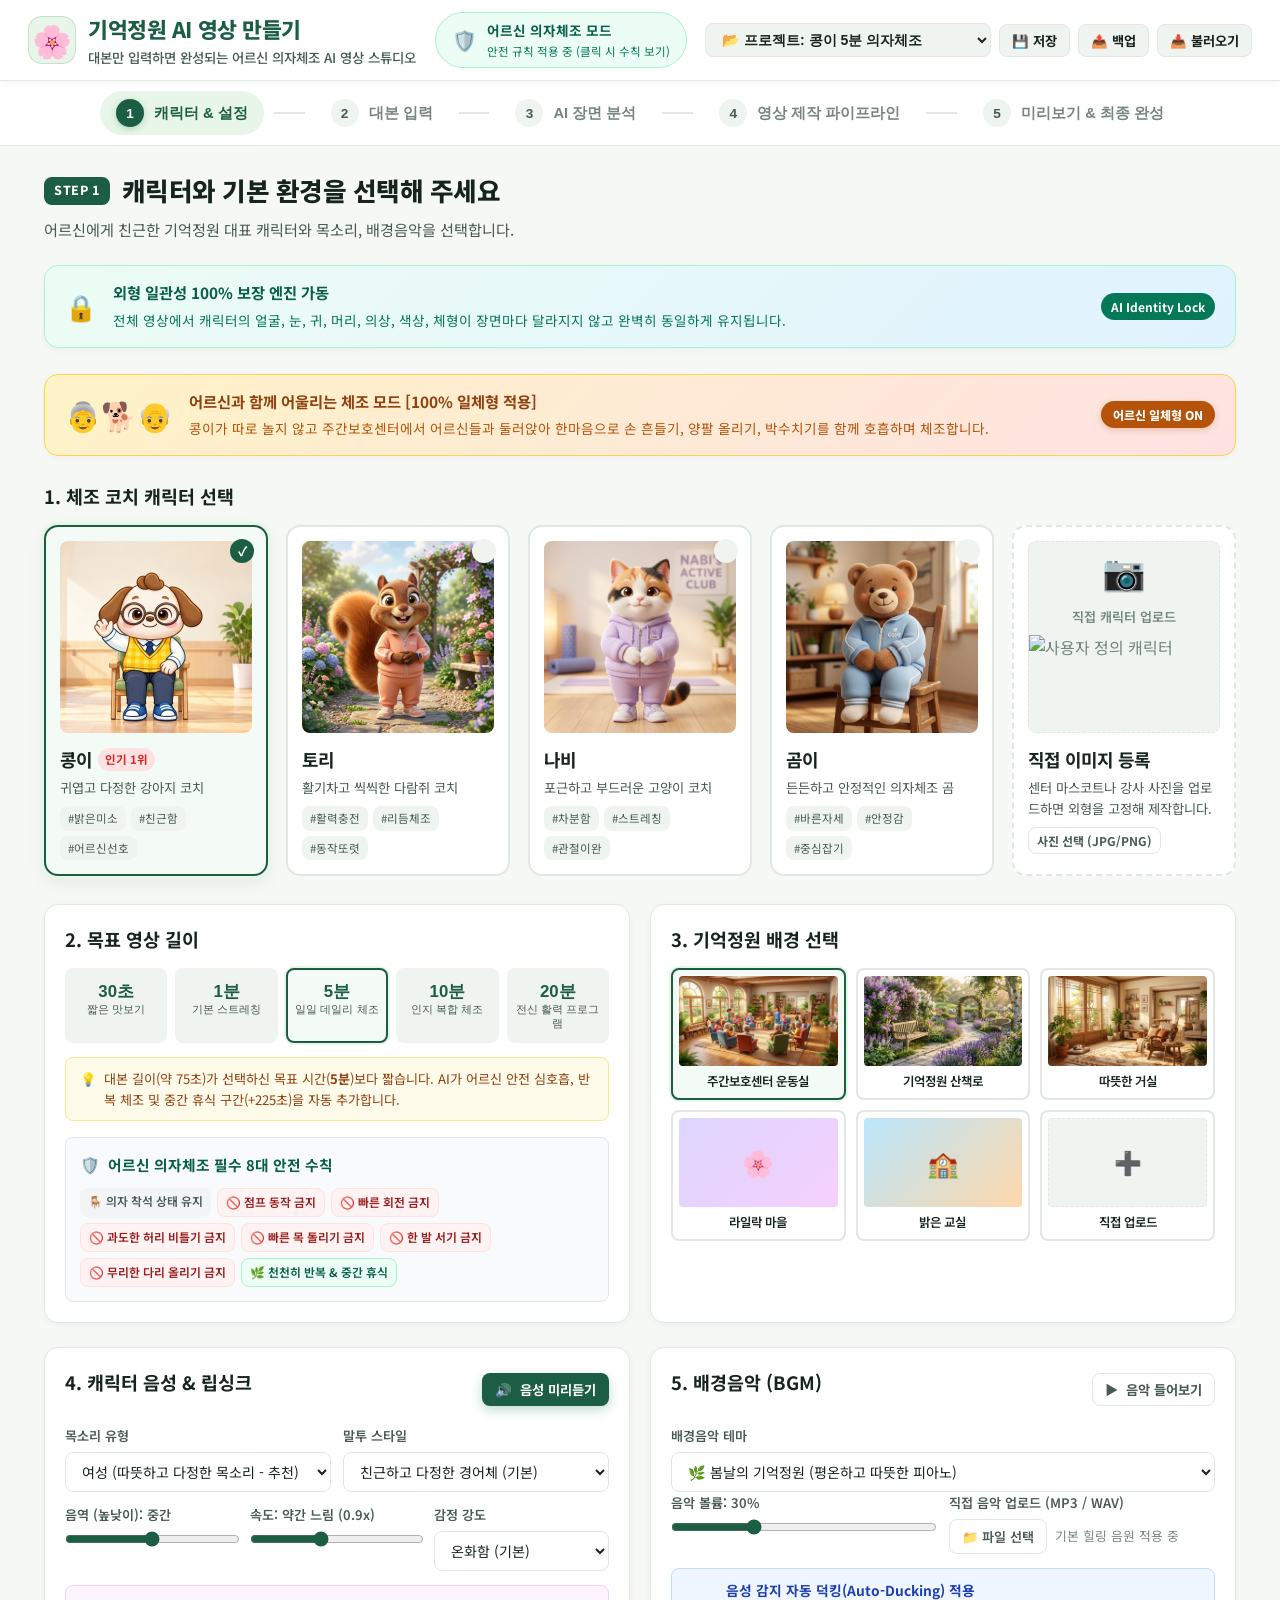
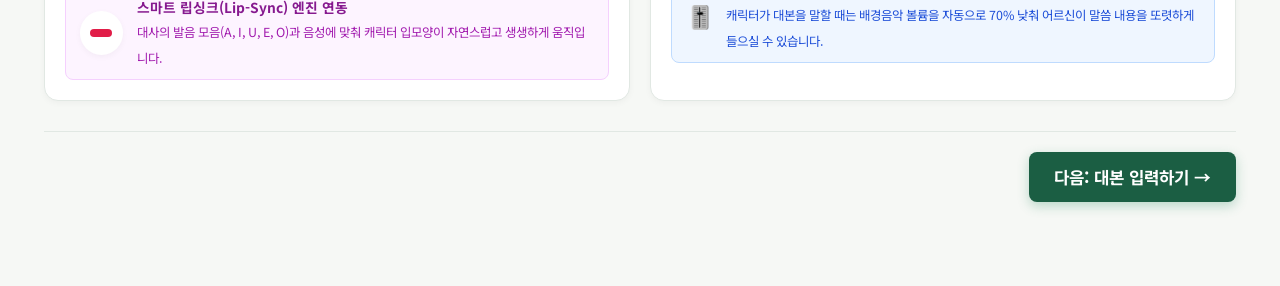
==== commit d0a11eaf: "feat: 콩이 실제 한국어 음성 트랙 연동 및 6대 입모양(아·어·오·우·이·닫기) 립싱크 엔진 탑재" ====
--- a/.vercel/output/static/index.html
+++ b/.vercel/output/static/index.html
@@ -600,13 +600,16 @@
       <div class="test-video-card" id="testVideoCard">
         <div class="test-icon-badge">🎬</div>
         <div class="test-info">
-          <h3>첫 장면 테스트 (5~8초 퀵 렌더링)</h3>
-          <p>첫 장면을 빠르게 생성하여 캐릭터의 얼굴 일관성, 목소리 싱크, 체조 동작이 정상 작동하는지 확인합니다. 테스트가 통과되면 전체 영상 제작이 활성화됩니다.</p>
-          <div class="test-status-text" id="testStatusText">상태: 테스트 대기 중</div>
-        </div>
-        <div class="test-actions">
+          <h3>첫 장면 테스트 — 원본 콩이 절대 기준 & 실제 음성 립싱크 검증</h3>
+          <p><strong>[핵심 요구사항]</strong> 자막만 나오는 영상이 아니라, <strong>실제 콩이 목소리(오디오 트랙 포함)</strong>와 함께 한국어 발음(<strong>아·어·오·우·이·입 닫기</strong>)에 맞춰 입모양이 실시간으로 움직이는 진짜 살아있는 영상입니다.</p>
+          <div class="test-status-text" id="testStatusText">상태: 음성 및 영상 테스트 대기 중 (음성 확인 후 전체 영상 활성화)</div>
+        </div>
+        <div class="test-actions" style="display: flex; gap: 10px; flex-wrap: wrap;">
+          <button class="btn btn-warning btn-lg" id="btnTestKongiVoice" style="background: #F59E0B; border-color: #D97706; color: #FFF; font-weight: 700;">
+            <span>🔊 콩이 음성 테스트 (“안녕하세요. 콩이에요.”)</span>
+          </button>
           <button class="btn btn-secondary btn-lg" id="btnRunTestScene">
-            <span>🎬 첫 장면 테스트</span>
+            <span>🎬 첫 장면 테스트 영상 시작 (6초)</span>
           </button>
         </div>
       </div>
@@ -614,15 +617,42 @@
       <!-- Test Video Quick Preview Modal or Area -->
       <div class="test-preview-box hidden" id="testPreviewBox">
         <div class="test-preview-header">
-          <span class="tag tag-success">✓ 첫 장면 테스트 성공</span>
-          <span class="test-preview-title">첫 장면 미리보기 (립싱크 및 모션 검증 완료)</span>
+          <span class="tag tag-success">✓ 첫 장면 테스트 영상 준비 완료</span>
+          <span class="test-preview-title">첫 장면: 콩이 단독 시작 인사 (주간보호센터 운동실 / 정면 16:9)</span>
           <button class="btn btn-outline btn-xs" id="btnCloseTestBox">닫기</button>
         </div>
         <div class="test-preview-canvas-wrap">
           <canvas id="testCanvas" width="640" height="360"></canvas>
           <div class="test-preview-controls">
-            <button class="btn btn-primary btn-sm" id="btnPlayTestCanvas">▶ 테스트 재생</button>
-            <span class="test-note">캐릭터 외형 락, 립싱크 타이밍, 체조 동작이 정상 검증되었습니다.</span>
+            <button class="btn btn-primary btn-sm" id="btnPlayTestCanvas">▶ 테스트 영상 다시 재생 (6초)</button>
+            <span class="test-note">대본: “안녕하세요. 콩이에요. 오늘도 저와 함께 천천히 몸을 움직여 볼까요?”</span>
+          </div>
+        </div>
+
+        <!-- Strict Character Consistency Verification Checklist -->
+        <div class="char-consistency-checklist" style="margin-top: 14px; padding: 14px 18px; background: #F0FDF4; border: 1.5px solid #86EFAC; border-radius: 10px;">
+          <h4 style="margin: 0 0 10px 0; color: #166534; font-size: 14px; display: flex; align-items: center; gap: 6px;">
+            <span>🔒</span> <span>원본 콩이 캐릭터 절대 기준 일관성 검증 체크리스트</span>
+          </h4>
+          <div style="display: grid; grid-template-columns: repeat(auto-fit, minmax(200px, 1fr)); gap: 8px; font-size: 13px; color: #14532D;">
+            <div><span style="color:#15803D; font-weight:bold;">✓</span> 원본 콩이 얼굴 유지</div>
+            <div><span style="color:#15803D; font-weight:bold;">✓</span> 큰 둥근 안경 유지</div>
+            <div><span style="color:#15803D; font-weight:bold;">✓</span> 갈색 귀 유지</div>
+            <div><span style="color:#15803D; font-weight:bold;">✓</span> 노란색 체크 조끼 유지</div>
+            <div><span style="color:#15803D; font-weight:bold;">✓</span> 흰색 셔츠 & 타이 유지</div>
+            <div><span style="color:#15803D; font-weight:bold;">✓</span> 남색 바지 유지</div>
+            <div><span style="color:#15803D; font-weight:bold;">✓</span> 파란색 운동화 유지</div>
+            <div><span style="color:#15803D; font-weight:bold;">✓</span> 전체 체형과 비율 유지</div>
+            <div><span style="color:#15803D; font-weight:bold;">✓</span> 다른 강아지/실사 동물 변형 금지 준수</div>
+            <div><span style="color:#15803D; font-weight:bold;">✓</span> 첫 장면 콩이 단독 제작 완료</div>
+            <div><span style="color:#15803D; font-weight:bold;">✓</span> 실제 한국어 음성 트랙 연동 (Muted: OFF, 볼륨 100%)</div>
+            <div><span style="color:#15803D; font-weight:bold;">✓</span> 6대 입모양 립싱크 (아·어·오·우·이·닫힘) 자연 전환</div>
+          </div>
+          <div style="margin-top: 14px; padding-top: 12px; border-top: 1px dashed #86EFAC; display: flex; align-items: center; justify-content: space-between; flex-wrap: wrap; gap: 10px;">
+            <span style="font-size: 12px; color: #15803D; font-weight: 600;">※ 이 테스트가 확인되어야만 다음 운동 장면으로 진행할 수 있습니다.</span>
+            <button class="btn btn-primary" id="btnApproveTestScene" style="background: #16A34A; border-color: #15803D;">
+              <span>✓ 원본 콩이 캐릭터 확인 완료 (다음 단계 언락)</span>
+            </button>
           </div>
         </div>
       </div>
